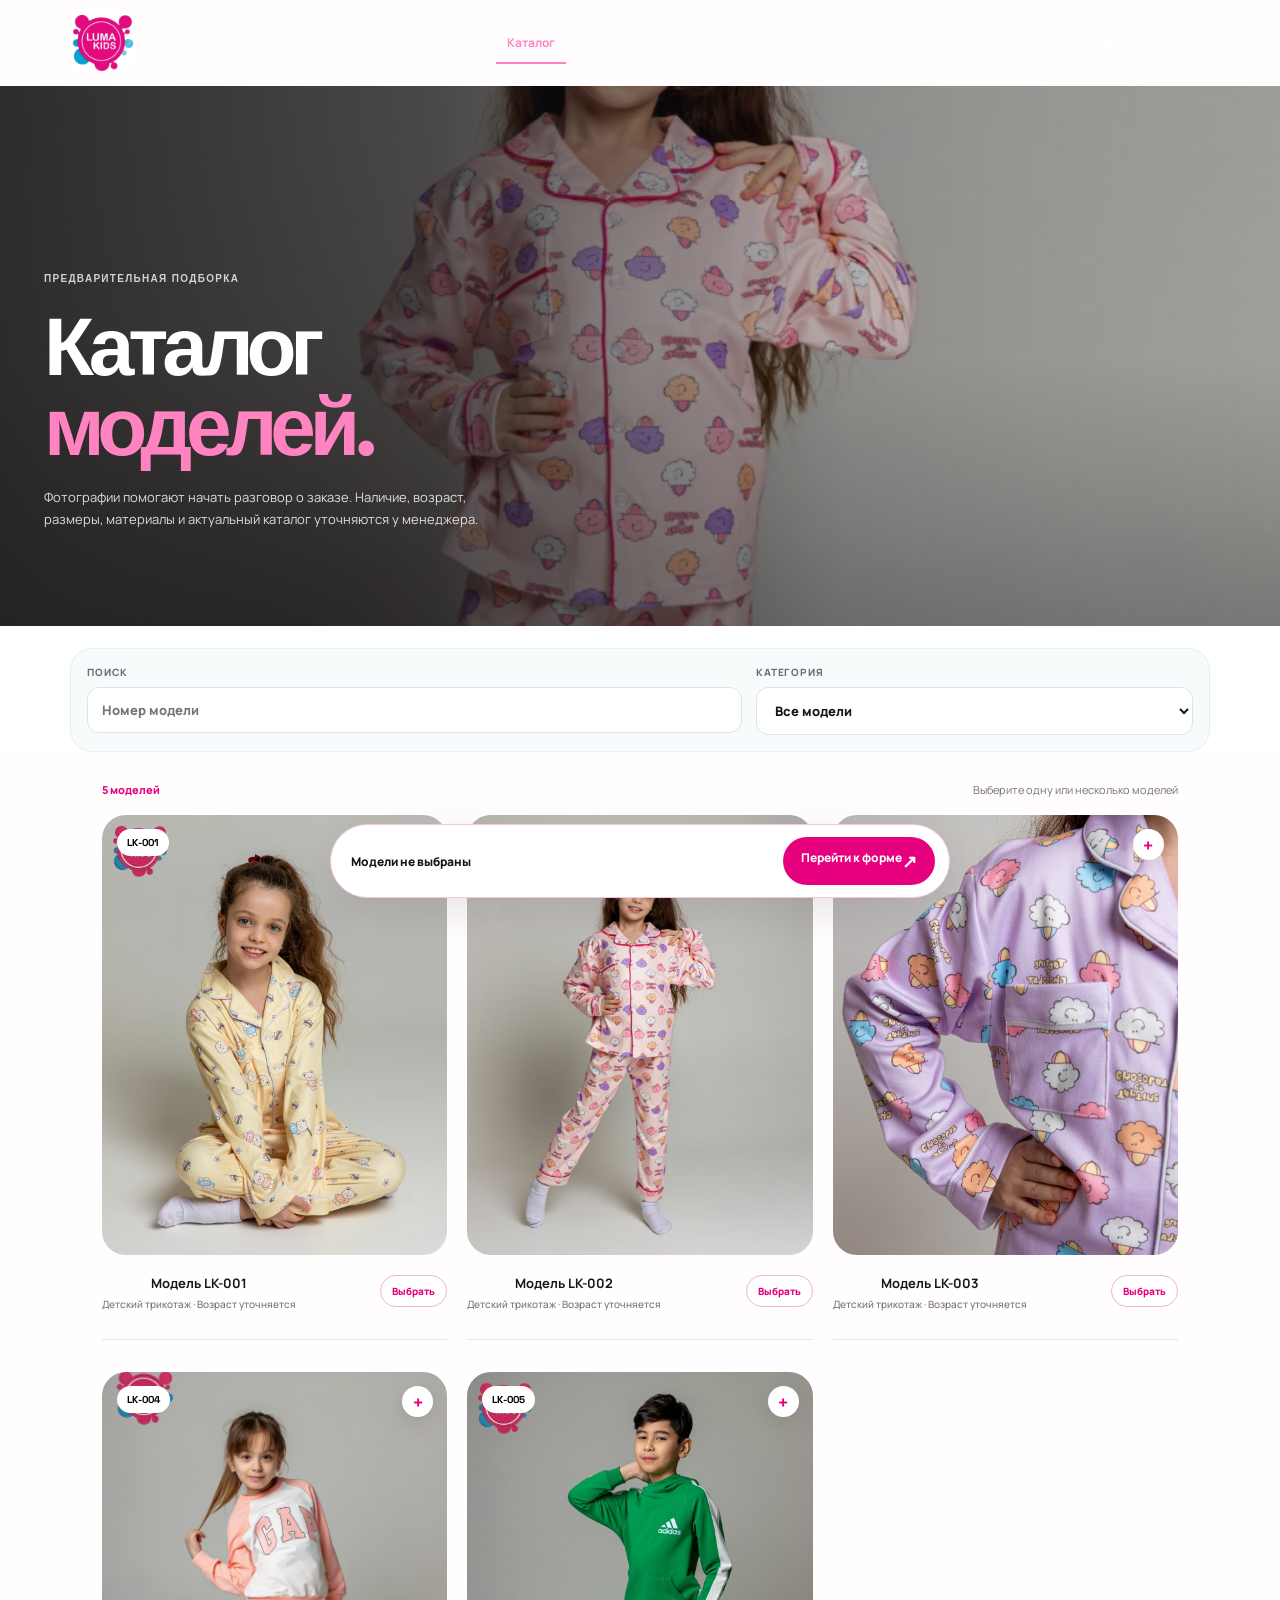
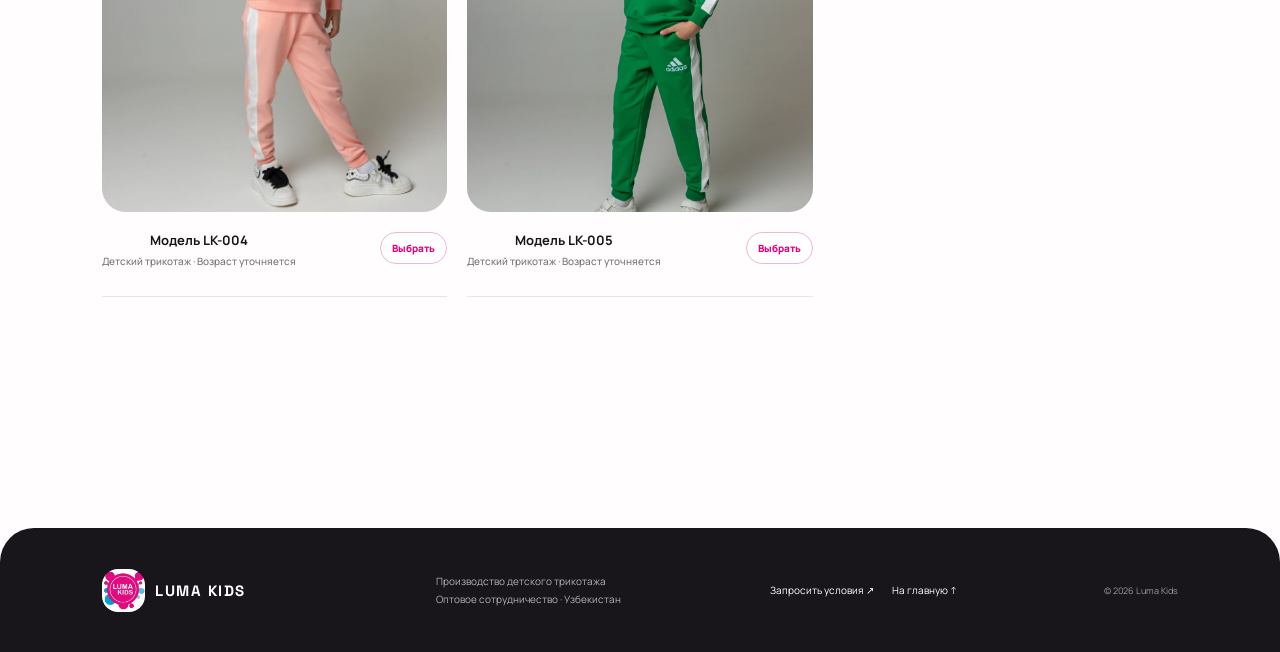
==== catalog.html @ 67473800 "commit" ====
<!doctype html>
<html lang="ru">
<head>
  <meta charset="utf-8"><meta name="viewport" content="width=device-width, initial-scale=1"><meta name="theme-color" content="#e6007e">
  <meta name="description" content="Предварительная подборка моделей Luma Kids. Запросите каталог, размеры, наличие и условия оптового производства."><title>Модели и запрос каталога — Luma Kids</title>
  <link rel="preconnect" href="https://fonts.googleapis.com"><link rel="preconnect" href="https://fonts.gstatic.com" crossorigin><link href="https://fonts.googleapis.com/css2?family=Manrope:wght@400;500;600;700;800&family=Space+Grotesk:wght@400;500;600;700&display=swap" rel="stylesheet"><link rel="stylesheet" href="./css/styles.css">
</head>
<body class="catalog-page">
  <div class="scroll-progress" aria-hidden="true"></div>
  <header class="masthead" id="top"><a class="brand" href="./index.html"><img src="./public/images/logo.JPG" alt="Luma Kids"></a><nav class="nav" id="nav"><a href="./index.html">Главная</a><a href="./catalog.html" aria-current="page">Каталог</a><a href="./index.html#studio">Производство</a><a href="./index.html#wholesale">Оптовикам</a></nav><a class="header-cta" href="./index.html#wholesale">Обсудить заказ</a><button class="menu-toggle" aria-label="Открыть меню" aria-expanded="false"><i></i><i></i></button></header>
  <main>
    <section class="catalog-hero" aria-labelledby="catalogHeading"><img class="catalog-hero-photo" src="./public/images/17872721088487035.jpg" alt="" aria-hidden="true" fetchpriority="high"><div class="catalog-hero-content"><div class="catalog-intro"><p class="eyebrow">ПРЕДВАРИТЕЛЬНАЯ ПОДБОРКА</p><h1 id="catalogHeading">Каталог<br><em>моделей.</em></h1><p>Фотографии помогают начать разговор о заказе. Наличие, возраст, размеры, материалы и актуальный каталог уточняются у менеджера.</p></div></div></section>
    <section class="catalog-filter-bar"><div class="catalog-tools" aria-label="Поиск и фильтры"><label class="search-field"><span>Поиск</span><input id="searchInput" type="search" placeholder="Номер модели" autocomplete="off"></label><label class="filter-field"><span>Категория</span><select id="categoryFilter"><option value="all">Все модели</option></select></label></div></section>
    <section class="catalog-results section"><div class="catalog-meta"><span id="catalogCount"></span><span>Выберите одну или несколько моделей</span></div><div class="product-grid" id="productGrid"></div><div class="empty-state" id="emptyState" hidden>По этим параметрам моделей не найдено.</div><div class="catalog-selection-bar" id="catalogSelectionBar"><span id="selectionCount">Модели не выбраны</span><a class="submit-btn" href="./index.html#wholesale">Перейти к форме <span>↗</span></a></div></section>
  </main>
  <footer class="footer"><a class="footer-brand" href="./index.html"><img src="./public/images/logo.JPG" alt=""> LUMA KIDS</a><p>Производство детского трикотажа<br>Оптовое сотрудничество · Узбекистан</p><div class="footer-links"><a href="./index.html#wholesale">Запросить условия ↗</a><a href="./index.html">На главную ↑</a></div><small>© <span id="year"></span> Luma Kids</small></footer>
  <dialog class="product-dialog" id="productDialog"><button class="dialog-close" type="button" aria-label="Закрыть">×</button><div id="dialogContent"></div></dialog>
  <script src="./js/app.js"></script>
</body>
</html>
---- css/styles.css ----
@import url('https://fonts.googleapis.com/css2?family=Manrope:wght@400;500;600;700;800&family=Space+Grotesk:wght@400;500;600;700&display=swap');
:root{--pink:#e6007e;--pink-soft:#ffe5f2;--blue:#13afd0;--blue-soft:#dff7fc;--ink:#17151a;--paper:#fffdfd;--muted:#77727a;--line:#e9e4e8;--display:'Space Grotesk',sans-serif;--body:'Manrope',sans-serif}
*{box-sizing:border-box}html{scroll-behavior:smooth;scroll-padding-top:90px}body{margin:0;background:var(--paper);color:var(--ink);font-family:var(--body);-webkit-font-smoothing:antialiased}a{color:inherit;text-decoration:none}img{display:block;width:100%;height:100%;object-fit:cover}button,input,select,textarea{font:inherit}.masthead{height:86px;padding:0 5.5%;display:flex;align-items:center;justify-content:space-between;border-bottom:1px solid var(--line);gap:26px;background:#fff;position:relative;z-index:10}.brand img{width:70px;height:70px;object-fit:contain}.masthead-note,.eyebrow,.overline,.hero-index,.collection-foot,.form-heading>span,.contact-note span{font:600 10px var(--display);letter-spacing:.13em}.masthead-note{color:var(--muted)}.nav{display:flex;gap:30px;font-size:12px;font-weight:700}.nav a:hover,.footer-links a:hover{color:var(--pink)}.header-cta{font-size:12px;font-weight:800;border-bottom:2px solid var(--pink);padding:12px 0}.header-cta span{color:var(--pink);margin-left:16px}.menu-toggle{display:none;background:none;border:0}.hero{min-height:660px;display:grid;grid-template-columns:.9fr 1.1fr;padding-left:8%;overflow:hidden;background:linear-gradient(110deg,#fff 0 52%,#fff3f9 52%)}.hero-copy{padding:76px 30px 36px 0;display:flex;flex-direction:column;justify-content:center;position:relative;z-index:1}.overline{color:var(--muted);display:flex;align-items:center;gap:10px}.overline span{width:8px;height:8px;background:var(--blue);border-radius:50%}.hero h1{font:700 clamp(54px,6.5vw,94px)/.94 var(--display);letter-spacing:-.085em;margin:35px 0 30px}.hero h1 em,.collection-heading h2 em,.studio-copy h2 em,.wholesale-intro h2 em{font-style:normal;color:var(--pink)}.pink-dot{color:var(--blue)}.hero-bottom{display:flex;align-items:center;gap:30px;max-width:400px}.hero-bottom p{font-size:14px;line-height:1.8;color:#66606a;margin:0}.round-link{width:48px;height:48px;flex:0 0 48px;border-radius:50%;background:var(--blue);color:white;display:grid;place-items:center;font-size:24px}.hero-index{margin-top:58px;display:flex;gap:15px;align-items:center;color:#969099}.hero-index b{font:700 24px var(--display);color:var(--pink)}.hero-visual{position:relative;min-height:660px;background:var(--pink-soft)}.hero-photo{position:absolute;overflow:hidden}.main-photo{inset:0 12% 0 10%;clip-path:polygon(10% 0,100% 0,100% 100%,0 100%,0 16%)}.main-photo img{object-position:center}.small-photo{width:34%;height:39%;right:0;bottom:8%;border:9px solid white;box-shadow:0 16px 45px #7e456222}.small-photo img{object-position:center}.blue-stamp{position:absolute;top:10%;left:0;width:122px;height:122px;border-radius:50%;background:var(--blue);color:white;display:flex;flex-direction:column;align-items:center;justify-content:center;transform:rotate(-12deg);box-shadow:0 10px 30px #0e9bb52b}.blue-stamp span{font:700 9px var(--display);letter-spacing:.1em;text-align:center}.blue-stamp b{font:700 25px var(--display);margin-top:4px}.vertical-note{position:absolute;right:4%;top:10%;writing-mode:vertical-rl;font:600 9px var(--display);letter-spacing:.2em;color:#9a7187}.ticker{overflow:hidden;background:var(--pink);color:white;padding:17px 0;white-space:nowrap}.ticker div{font:700 12px var(--display);letter-spacing:.18em;text-align:center}.ticker b{color:#8eeaff;margin:0 30px}.section{padding:115px 8%}.section-top{display:flex;justify-content:space-between;align-items:start}.eyebrow{color:var(--pink);margin:0}.section-aside{font-size:12px;line-height:1.7;color:var(--muted);margin:0}.collection-heading{display:flex;justify-content:space-between;align-items:end;margin:42px 0 45px}.collection-heading h2,.studio-copy h2,.wholesale-intro h2{font:700 clamp(48px,6vw,76px)/.98 var(--display);letter-spacing:-.08em;margin:0}.collection-heading>p{max-width:290px;font-size:13px;line-height:1.8;color:var(--muted);margin:0 8% 5px 20px}.product-grid{display:grid;grid-template-columns:repeat(3,1fr);gap:18px}.product-card{position:relative;min-width:0}.product-image{height:390px;background:#f5edf2;overflow:hidden;position:relative}.product-card:nth-child(3n+2) .product-image{background:var(--blue-soft)}.product-card:nth-child(3n) .product-image{background:var(--pink-soft)}.product-image img{transition:transform .7s cubic-bezier(.2,.7,.2,1)}.product-card:hover .product-image img{transform:scale(1.045)}.product-number{position:absolute;top:14px;left:15px;background:white;padding:7px 10px;font:700 10px var(--display)}.product-title{display:flex;justify-content:space-between;align-items:center;padding:15px 0;border-bottom:1px solid var(--line);font-size:13px;font-weight:700}.product-title span{color:var(--pink);font-size:18px}.collection-foot{display:flex;justify-content:space-between;align-items:center;color:#8c858d;margin-top:30px}.collection-foot a{color:var(--ink);border-bottom:1px solid var(--pink);padding-bottom:7px}.collection-foot b{color:var(--pink);margin-left:15px}.studio{display:grid;grid-template-columns:1.05fr .95fr;background:#f4faff;min-height:600px}.studio-image{position:relative;min-height:600px}.studio-image img{position:absolute;inset:0}.studio-image span{position:absolute;bottom:30px;left:32px;background:var(--blue);color:white;padding:12px 18px;font:700 10px var(--display);letter-spacing:.15em}.studio-copy{padding:95px 12% 70px 12%;display:flex;flex-direction:column;align-items:flex-start}.studio-copy h2{margin:38px 0 25px}.studio-text{font-size:13px;line-height:1.9;color:#6e6971;max-width:400px}.studio-points{width:100%;margin:26px 0 28px;border-top:1px solid #d8e7ec}.studio-points div{display:flex;gap:25px;padding:14px 0;border-bottom:1px solid #d8e7ec;font-size:12px;font-weight:700}.studio-points b{color:var(--blue);font:700 13px var(--display)}.text-link{font-size:12px;font-weight:800;border-bottom:2px solid var(--pink);padding-bottom:10px}.text-link span{color:var(--pink);margin-left:20px}.wholesale{display:grid;grid-template-columns:.8fr 1.2fr;gap:10%;background:#fff;padding-top:125px;padding-bottom:125px}.wholesale-intro h2{margin:40px 0 28px}.wholesale-intro>p:not(.eyebrow){font-size:13px;line-height:1.9;color:var(--muted);max-width:340px}.contact-note{margin-top:55px;padding-top:20px;border-top:1px solid var(--line);display:flex;flex-direction:column;gap:9px}.contact-note span{color:var(--pink)}.contact-note b{font-size:13px}.lead-form{background:#fff7fb;border:1px solid #f6d9e8;padding:42px 45px}.form-heading{display:flex;flex-direction:column;gap:12px;margin-bottom:30px}.form-heading>span{color:var(--pink)}.form-heading>b{font:700 28px/1.2 var(--display);letter-spacing:-.04em}.lead-form label{display:flex;flex-direction:column;gap:9px;font-size:11px;font-weight:800;margin-bottom:19px}.lead-form input,.lead-form select,.lead-form textarea{width:100%;border:0;border-bottom:1px solid #d9cbd3;background:transparent;padding:12px 0;color:var(--ink);outline:none;font-size:13px;border-radius:0}.lead-form input:focus,.lead-form select:focus,.lead-form textarea:focus{border-color:var(--pink)}.lead-form input::placeholder,.lead-form textarea::placeholder{color:#aaa1a8}.form-row{display:grid;grid-template-columns:1fr 1fr;gap:25px}.submit-btn{width:100%;border:0;background:var(--pink);color:white;padding:17px 20px;display:flex;justify-content:space-between;font-size:12px;font-weight:800;cursor:pointer;margin-top:5px;transition:background .2s}.submit-btn:hover{background:#bd0068}.submit-btn span{font-size:18px}.form-note{font-size:10px;color:#958b92;line-height:1.6}.form-result{padding:16px;background:var(--blue-soft);font-size:12px;line-height:1.6;margin-top:15px}.form-result a{font-weight:800;color:#087e98}.footer{padding:34px 8%;background:#19161b;color:white;display:grid;grid-template-columns:1fr 1fr 1fr auto;gap:25px;align-items:center}.footer-brand{display:flex;align-items:center;gap:10px;font:700 15px var(--display);letter-spacing:.1em}.footer-brand img{width:43px;height:43px;object-fit:contain;border-radius:50%}.footer>p{font-size:10px;line-height:1.8;color:#b6afb7}.footer-links{display:flex;gap:18px;font-size:10px}.footer small{font-size:9px;color:#9c959d}.menu-toggle{border:0;background:none}.menu-toggle i{display:block;width:24px;height:2px;background:var(--ink);margin:6px}
@media(max-width:900px){.masthead{padding:0 4%;height:76px}.masthead-note{display:none}.nav{gap:18px}.hero{padding-left:5%;grid-template-columns:.95fr 1.05fr;min-height:570px}.hero-visual{min-height:570px}.hero h1{font-size:clamp(48px,7vw,70px)}.section{padding:85px 5%}.product-image{height:320px}.studio-copy{padding:75px 8%}.wholesale{gap:5%}.lead-form{padding:32px}.footer{padding-inline:5%}}
@media(max-width:650px){.masthead{height:70px;padding:0 20px}.brand img{width:58px;height:58px}.header-cta{font-size:10px;margin-left:auto}.menu-toggle{display:block;padding:8px}.nav{display:none;position:absolute;top:70px;left:0;right:0;background:white;padding:22px;flex-direction:column;gap:20px;border-bottom:1px solid var(--line)}.nav.open{display:flex}.hero{display:flex;flex-direction:column;padding:42px 0 0;background:linear-gradient(180deg,#fff 0 48%,#fff3f9 48%);min-height:0}.hero-copy{padding:0 23px 30px}.hero h1{font-size:clamp(55px,15vw,78px);margin:28px 0 22px}.hero-bottom p{font-size:12px}.hero-index{margin-top:35px}.hero-visual{width:100%;min-height:430px}.main-photo{inset:0 13% 0 8%}.small-photo{height:37%;width:37%;border-width:6px}.blue-stamp{width:92px;height:92px;top:7%;left:3%}.blue-stamp span{font-size:7px}.blue-stamp b{font-size:20px}.ticker{padding:14px 0}.ticker div{font-size:10px}.section{padding:72px 22px}.section-top{gap:20px}.section-aside{font-size:10px}.collection-heading{display:block;margin:30px 0}.collection-heading h2,.studio-copy h2,.wholesale-intro h2{font-size:55px}.collection-heading>p{margin:18px 0 0}.product-grid{grid-template-columns:1fr 1fr;gap:22px 12px}.product-image{height:260px}.product-title{font-size:11px}.studio{grid-template-columns:1fr}.studio-image{min-height:390px}.studio-copy{padding:60px 24px}.wholesale{grid-template-columns:1fr;gap:40px;padding-top:75px;padding-bottom:75px}.wholesale-intro h2{margin:28px 0 20px}.contact-note{margin-top:30px}.lead-form{padding:28px 22px}.form-row{grid-template-columns:1fr;gap:0}.footer{grid-template-columns:1fr 1fr;padding:28px 22px;gap:18px}.footer-links{flex-direction:column;gap:10px}.footer small{justify-self:end;align-self:end}}
@media(max-width:390px){.header-cta{display:none}.product-image{height:220px}.section-aside{max-width:140px}.footer{grid-template-columns:1fr}.footer small{justify-self:start}}


/* Luma Kids polish: softer shapes, motion and tactile interactions */
:root {
  --radius-sm: 14px;
  --radius-md: 22px;
  --radius-lg: 34px;
  --ease-out: cubic-bezier(.2,.75,.25,1);
}
html { scroll-behavior: smooth; }
body { overflow-x: hidden; }
.scroll-progress {
  position: fixed; inset: 0 auto auto 0; height: 3px; width: 0;
  background: linear-gradient(90deg, var(--pink), var(--blue));
  z-index: 1000; pointer-events: none;
}
.brand img, .footer-brand img { border-radius: 16px; }
.header-cta { border-radius: 999px; padding: 13px 19px; border: 1px solid #f3c6dc; transition: .3s var(--ease-out); }
.header-cta:hover { color: white; background: var(--pink); border-color: var(--pink); transform: translateY(-3px); box-shadow: 0 10px 24px #e6007e25; }
.hero-visual { border-radius: 0 0 0 46px; overflow: hidden; }
.main-photo { border-radius: 36px 0 0 36px; overflow: hidden; clip-path: none; }
.small-photo { border-radius: 26px; }
.blue-stamp { border: 7px solid rgba(255,255,255,.75); }
.round-link { transition: transform .35s var(--ease-out), box-shadow .35s; }
.round-link:hover { transform: translateY(-5px) rotate(-12deg); box-shadow: 0 12px 24px #13afd044; }
.ticker { border-radius: 0 0 26px 26px; }
.product-image { border-radius: 24px; overflow: hidden; }
.product-card { transition: transform .4s var(--ease-out); }
.product-card:hover { transform: translateY(-8px); }
.product-number { border-radius: 999px; }
.product-title { transition: color .25s; }
.product-card:hover .product-title { color: var(--pink); }
.product-title span { display: inline-grid; place-items: center; width: 34px; height: 34px; border-radius: 50%; background: var(--pink-soft); transition: transform .3s, background .3s, color .3s; }
.product-card:hover .product-title span { transform: rotate(45deg); background: var(--pink); color: white; }
.studio { border-radius: 38px; overflow: hidden; margin: 0 3%; }
.studio-image { overflow: hidden; }
.studio-image img { transition: transform .9s var(--ease-out); }
.studio:hover .studio-image img { transform: scale(1.035); }
.studio-image span { border-radius: 999px; }
.text-link { transition: color .25s, padding .25s; }
.text-link:hover { color: var(--pink); padding-left: 7px; }
.lead-form { border-radius: 30px; box-shadow: 0 20px 70px #e6007e0b; transition: box-shadow .35s, transform .35s; }
.lead-form:focus-within { box-shadow: 0 24px 70px #e6007e17; transform: translateY(-3px); }
.lead-form input, .lead-form select, .lead-form textarea { transition: border-color .25s, padding .25s; }
.lead-form input:focus, .lead-form select:focus, .lead-form textarea:focus { padding-left: 9px; }
.submit-btn { border-radius: 999px; padding: 18px 23px; transition: transform .3s var(--ease-out), box-shadow .3s, background .25s; }
.submit-btn:hover { transform: translateY(-3px); box-shadow: 0 13px 28px #e6007e35; }
.submit-btn:active { transform: scale(.985); }
.form-result { border-radius: 18px; }
.copy-request { border: 0; background: var(--blue); color: white; border-radius: 999px; padding: 10px 15px; cursor: pointer; }
.footer { border-radius: 34px 34px 0 0; }
.footer-links a { transition: transform .25s, color .25s; }
.footer-links a:hover { transform: translateY(-2px); }
a, button, select { -webkit-tap-highlight-color: transparent; }
a:focus-visible, button:focus-visible, input:focus-visible, select:focus-visible, textarea:focus-visible { outline: 3px solid #13afd066; outline-offset: 3px; }
.reveal { opacity: 0; transform: translateY(24px); transition: opacity .75s var(--ease-out), transform .75s var(--ease-out); }
.reveal.is-visible { opacity: 1; transform: translateY(0); }
@media (prefers-reduced-motion: reduce) {
  *, *::before, *::after { scroll-behavior: auto !important; animation-duration: .01ms !important; transition-duration: .01ms !important; }
  .reveal { opacity: 1; transform: none; }
}
@media(max-width:650px) {
  .hero-visual { border-radius: 0 0 0 28px; }
  .main-photo { border-radius: 24px 0 0 24px; }
  .product-image { border-radius: 19px; }
  .studio { margin: 0 12px; border-radius: 26px; }
  .lead-form { border-radius: 23px; }
  .footer { border-radius: 25px 25px 0 0; }
}


/* Fixed navigation and continuous newsroom-style ticker */
html { scroll-padding-top: 104px; }
body { padding-top: 86px; }
.masthead {
  position: fixed;
  top: 0; left: 0; right: 0;
  width: 100%;
  z-index: 100;
  background: rgba(255,255,255,.94);
  -webkit-backdrop-filter: blur(16px);
  backdrop-filter: blur(16px);
  box-shadow: 0 8px 28px rgba(30,18,28,.045);
  transition: height .25s ease, box-shadow .25s ease;
}
.masthead.is-scrolled {
  height: 72px;
  box-shadow: 0 10px 30px rgba(30,18,28,.09);
}
.ticker {
  overflow: hidden;
  position: relative;
  white-space: nowrap;
  border-radius: 0 0 26px 26px;
}
.ticker-track {
  display: flex;
  width: max-content;
  will-change: transform;
  animation: ticker-marquee 28s linear infinite;
  animation-duration: var(--ticker-duration, 28s);
  animation-name: ticker-marquee;
}
.ticker-group {
  flex: 0 0 auto;
  white-space: nowrap;
  padding: 0;
  font: 700 12px var(--display);
  letter-spacing: .18em;
}
.ticker-group b { color: #8eeaff; margin: 0 30px; }
@keyframes ticker-marquee {
  from { transform: translateX(0); }
  to { transform: translateX(var(--ticker-shift, -50%)); }
}
@media (max-width:650px) {
  body { padding-top: 70px; }
  html { scroll-padding-top: 84px; }
  .masthead { height: 70px; }
  .masthead.is-scrolled { height: 64px; }
  .ticker { border-radius: 0 0 20px 20px; }
  .ticker-track { animation-duration: var(--ticker-duration, 22s); }
  .ticker-group { font-size: 10px; }
}
@media (prefers-reduced-motion: reduce) {
  .ticker-track { animation: none; }
}

/* Catalog, model selection and request preview */
.catalog-tools { display:grid; grid-template-columns:1.5fr 1fr 1fr; gap:14px; margin:0 0 20px; padding:18px; background:#f7fbfc; border:1px solid #e2f0f3; border-radius:22px; }
.catalog-tools label { display:flex; flex-direction:column; gap:8px; font-size:10px; font-weight:800; letter-spacing:.08em; text-transform:uppercase; color:#726b74; }
.catalog-tools input,.catalog-tools select { width:100%; padding:13px 14px; border:1px solid #dbe5e8; border-radius:12px; background:#fff; color:var(--ink); outline:none; font-size:13px; text-transform:none; letter-spacing:0; }
.catalog-tools input:focus,.catalog-tools select:focus { border-color:var(--blue); box-shadow:0 0 0 3px #13afd01f; }
.catalog-meta { display:flex; justify-content:space-between; margin:0 0 18px; color:var(--muted); font-size:11px; }
.catalog-meta span:first-child { color:var(--pink); font-weight:800; }
.product-image { width:100%; border:0; padding:0; cursor:pointer; }
.product-image .selected-mark { position:absolute; right:14px; top:14px; display:grid; place-items:center; width:31px; height:31px; border-radius:50%; background:#fff; color:var(--pink); font-size:18px; font-weight:800; box-shadow:0 6px 18px #3212261a; }
.product-card.is-selected .product-image { outline:3px solid var(--pink); outline-offset:3px; }
.product-title { align-items:flex-start; gap:10px; }
.product-title > span { display:flex; flex-direction:column; gap:5px; min-width:0; }
.product-title b { font-size:13px; }
.product-title small { color:var(--muted); font-size:10px; font-weight:500; }
.select-btn { border:1px solid #efb7d3; background:#fff; border-radius:999px; padding:8px 11px; color:var(--pink); cursor:pointer; font-size:10px; font-weight:800; white-space:nowrap; }
.product-card.is-selected .select-btn { background:var(--pink); color:#fff; }
.empty-state { padding:55px 20px; border:1px dashed #e6c8d8; border-radius:20px; text-align:center; color:var(--muted); font-size:13px; }
.selected-models { margin:0 0 24px; padding:14px; border:1px dashed #d8c6cf; border-radius:16px; background:#fff; }
.selected-models p { margin:0; color:#968c94; font-size:11px; line-height:1.6; }
.selected-model { display:flex; justify-content:space-between; align-items:center; gap:10px; padding:8px 0; border-bottom:1px solid var(--line); font-size:12px; font-weight:700; }
.selected-model:last-child { border-bottom:0; padding-bottom:0; }
.selected-model small { color:var(--pink); font:700 10px var(--display); margin-left:5px; }
.selected-model button { width:24px; height:24px; border:0; border-radius:50%; background:var(--pink-soft); color:var(--pink); cursor:pointer; font-size:18px; line-height:1; }
.contact-note a { color:var(--pink); font-size:12px; font-weight:800; }
.product-dialog { width:min(920px,calc(100% - 32px)); padding:0; border:0; border-radius:28px; overflow:hidden; background:#fff; box-shadow:0 28px 100px #1b101c35; }
.product-dialog::backdrop { background:#21152299; backdrop-filter:blur(4px); }
.dialog-close { position:absolute; z-index:2; right:16px; top:14px; width:38px; height:38px; border:0; border-radius:50%; background:#fff; color:var(--ink); cursor:pointer; font-size:27px; line-height:1; box-shadow:0 4px 15px #24142418; }
.dialog-product { display:grid; grid-template-columns:1fr 1fr; min-height:500px; }
.dialog-product > img { min-height:500px; object-fit:cover; }
.dialog-copy { display:flex; flex-direction:column; align-items:flex-start; padding:54px 46px 42px; }
.dialog-copy h2 { margin:22px 0 14px; font:700 clamp(32px,4vw,52px)/.98 var(--display); letter-spacing:-.06em; }
.dialog-copy > p { color:var(--muted); font-size:13px; line-height:1.7; }
.dialog-copy dl { width:100%; margin:20px 0 30px; }
.dialog-copy dl div { display:flex; justify-content:space-between; gap:20px; padding:13px 0; border-top:1px solid var(--line); font-size:11px; }
.dialog-copy dt { color:var(--muted); }.dialog-copy dd { margin:0; text-align:right; font-weight:800; }
.dialog-select { margin-top:auto; }
@media(max-width:650px) { .catalog-tools { grid-template-columns:1fr; padding:14px; gap:11px; }.catalog-meta { font-size:10px; gap:12px; }.product-title { display:block; }.product-title > span { margin-bottom:10px; }.select-btn { width:100%; }.dialog-product { grid-template-columns:1fr; }.dialog-product > img { min-height:320px; max-height:420px; }.dialog-copy { padding:34px 24px 28px; }.dialog-copy h2 { font-size:39px; }.dialog-select { width:100%; }.product-dialog { border-radius:22px; } }

/* Dedicated catalog page and balanced product cards */
.catalog-page main { background:#fffdfd; }
.catalog-hero { display:grid; grid-template-columns:minmax(280px,.8fr) minmax(420px,1.2fr); align-items:end; gap:7%; padding-top:62px; padding-bottom:46px; background:linear-gradient(120deg,#fff 0 62%,#fff3f9 62%); }
.catalog-intro h1 { margin:22px 0 14px; font:700 clamp(48px,6vw,78px)/.94 var(--display); letter-spacing:-.08em; }
.catalog-intro h1 em { color:var(--pink); font-style:normal; }
.catalog-intro > p:last-child { max-width:390px; margin:0; color:var(--muted); font-size:13px; line-height:1.7; }
.catalog-hero .catalog-tools { margin:0; align-self:end; }
.catalog-results { padding-top:34px; }
.catalog-results .product-grid { grid-template-columns:repeat(3,minmax(0,1fr)); gap:32px 20px; }
.catalog-results .product-image { height:440px; }
.catalog-results .product-title { min-height:80px; }
.catalog-results .product-title b { line-height:1.35; }
.catalog-results .product-title small { line-height:1.35; }
.product-card:nth-child(1) .product-image img { object-position:50% 42%; }
.product-card:nth-child(2) .product-image img { object-position:50% 44%; }
.product-card:nth-child(3) .product-image img { object-position:50% 42%; }
.product-card:nth-child(4) .product-image img { object-position:50% 58%; }
.product-card:nth-child(5) .product-image img { object-position:50% 45%; }
.product-card:nth-child(6) .product-image img { object-position:50% 48%; }
.product-title > span { width:auto; height:auto; border-radius:0; background:transparent; color:inherit; transition:none; }
.product-card:hover .product-title > span { transform:none; background:transparent; color:inherit; }
.catalog-selection-bar { position:sticky; bottom:18px; z-index:5; display:flex; justify-content:space-between; align-items:center; gap:22px; max-width:620px; margin:42px auto 0; padding:12px 14px 12px 20px; border:1px solid #f0c7dc; border-radius:999px; background:#fff; box-shadow:0 14px 38px #3010231a; font-size:12px; font-weight:800; }
.catalog-selection-bar .submit-btn { width:auto; margin:0; padding:12px 18px; text-decoration:none; }
.featured-grid .product-image { height:360px; }
.featured-grid .product-title { min-height:70px; }
@media(max-width:900px) { .catalog-hero { grid-template-columns:1fr; gap:30px; padding-top:48px; }.catalog-intro > p:last-child { max-width:560px; }.catalog-results .product-image { height:350px; } }
@media(max-width:650px) { .catalog-hero { padding-top:36px; padding-bottom:28px; background:linear-gradient(180deg,#fff 0 72%,#fff3f9 72%); }.catalog-intro h1 { font-size:54px; }.catalog-hero .catalog-tools { margin-top:3px; }.catalog-results { padding-top:30px; }.catalog-results .product-grid { grid-template-columns:repeat(2,minmax(0,1fr)); gap:26px 12px; }.catalog-results .product-image { height:270px; }.catalog-results .product-title { min-height:140px; }.catalog-results .product-title b { display:block; font-size:12px; }.catalog-results .product-title small { display:block; font-size:10px; }.catalog-selection-bar { align-items:stretch; flex-direction:column; gap:10px; bottom:10px; border-radius:20px; padding:13px; }.catalog-selection-bar .submit-btn { width:100%; justify-content:space-between; }.featured-grid .product-image { height:260px; } }
/* Keep the current page visible in the main navigation. */
.nav a[aria-current="page"]{color:var(--pink);position:relative}
.nav a[aria-current="page"]::after{content:"";position:absolute;left:0;right:0;bottom:-8px;height:2px;background:var(--pink)}
.main-photo .hero-video{position:absolute;inset:0;z-index:1;width:100%;height:100%;object-fit:cover;object-position:center;}

/* Refined home hero: clean split layout and a single clear video focus. */
.hero{min-height:0;grid-template-columns:minmax(0,.92fr) minmax(0,1.08fr);align-items:center;gap:clamp(36px,5vw,78px);padding:clamp(48px,6vw,86px) 6.5%;background:linear-gradient(115deg,#fff 0%,#fff 54%,#fff5fa 54%,#fff5fa 100%)}
.hero-copy{padding:20px 0;max-width:590px}
.hero .overline{font-size:10px;letter-spacing:.11em;line-height:1.6}
.hero h1{margin:26px 0 22px;font-size:clamp(54px,5.4vw,78px);line-height:.98;letter-spacing:-.075em}
.hero h1 em{font-style:normal;color:var(--pink)}
.hero-bottom{max-width:430px}
.hero-bottom p{font-size:14px;line-height:1.85;color:#68616a}
.hero-actions{display:flex;align-items:center;gap:24px;margin-top:30px}
.hero-primary{display:inline-flex;align-items:center;gap:30px;padding:16px 20px;background:var(--pink);color:#fff;font-size:12px;font-weight:800;transition:background .2s,transform .2s}
.hero-primary:hover{background:#bd0068;transform:translateY(-2px)}
.hero-primary span{font-size:17px}
.hero-secondary{font-size:12px;font-weight:800;border-bottom:1px solid #c9c0c7;padding:0 0 7px;transition:color .2s,border-color .2s}
.hero-secondary:hover{color:var(--pink);border-color:var(--pink)}
.hero-details{display:flex;align-items:center;gap:13px;margin-top:38px;color:#807981;font:700 9px var(--display);letter-spacing:.1em}
.hero-details i{width:4px;height:4px;border-radius:50%;background:var(--blue)}
.hero-visual{min-height:0;height:clamp(400px,42vw,590px);background:transparent}
.hero-photo.main-photo{inset:0;clip-path:none;border-radius:6px 90px 6px 6px;background:#f4eaf0;box-shadow:0 28px 70px #3d263015}
.main-photo img{object-position:center}
.main-photo .hero-video{z-index:1}
.main-photo .hero-video{filter:brightness(1.1) saturate(.98)}
.main-photo::after{content:"";position:absolute;inset:58% 0 0;z-index:2;pointer-events:none;background:linear-gradient(180deg,transparent,rgba(20,16,20,.3))}
.hero-video-caption{position:absolute;z-index:3;left:22px;bottom:22px;color:#fff;font:700 9px var(--display);letter-spacing:.14em}
.hero-audience{display:block;white-space:nowrap;font-size:.58em;line-height:1.25;letter-spacing:-.045em;color:var(--ink)}
.hero-photo.main-photo{border-radius:22px;}
.process-strip{display:flex;justify-content:center;align-items:center;gap:clamp(12px,2.2vw,34px);padding:23px 6.5%;background:#fff;border-bottom:1px solid var(--line);color:#5e5961;font-size:11px;font-weight:700}
.process-strip i{width:4px;height:4px;flex:0 0 4px;border-radius:50%;background:var(--pink)}
.trust-strip{display:grid;grid-template-columns:repeat(4,minmax(0,1fr));padding:28px 6.5% 32px;background:#faf8fa;border-bottom:1px solid var(--line)}
.trust-strip>div{display:flex;flex-direction:column;gap:6px;min-height:54px;padding:2px 22px;border-right:1px solid var(--line)}
.trust-strip>div:first-child{padding-left:0}.trust-strip>div:last-child{border-right:0}
.trust-strip strong{font:700 17px var(--display);letter-spacing:-.03em;color:var(--ink)}
.trust-strip span{font-size:10px;line-height:1.5;color:var(--muted)}
@media(max-width:900px){.hero{grid-template-columns:minmax(0,.95fr) minmax(0,1.05fr);gap:28px;padding-inline:5%}.hero h1{font-size:clamp(48px,6vw,64px)}.hero-visual{height:clamp(370px,53vw,500px)}.hero-details{font-size:8px;gap:9px}}
@media(max-width:650px){.hero{display:flex;flex-direction:column;align-items:stretch;gap:30px;padding:42px 22px 34px;background:linear-gradient(180deg,#fff 0%,#fff 58%,#fff5fa 58%,#fff5fa 100%)}.hero-copy{padding:0;max-width:none}.hero .overline{font-size:9px}.hero h1{font-size:clamp(49px,12vw,68px);margin:24px 0 18px;line-height:.98}.hero-audience{font-size:.52em}.hero-bottom{max-width:500px}.hero-bottom p{font-size:13px}.hero-actions{margin-top:23px;gap:18px;flex-wrap:wrap}.hero-primary{padding:15px 17px}.hero-visual{width:100%;height:auto;aspect-ratio:1.22;min-height:0}.hero-photo.main-photo{inset:0;border-radius:18px}.hero-video-caption{left:16px;bottom:16px;font-size:8px}.process-strip{justify-content:flex-start;flex-wrap:wrap;gap:10px 12px;padding:19px 22px;font-size:10px}.process-strip i{width:3px;height:3px;flex-basis:3px}.trust-strip{grid-template-columns:repeat(2,minmax(0,1fr));padding:20px 22px}.trust-strip>div{padding:12px 14px;border-right:0;border-bottom:1px solid var(--line)}.trust-strip>div:nth-child(odd){padding-left:0;border-right:1px solid var(--line)}.trust-strip>div:nth-child(even){padding-right:0}.trust-strip>div:nth-child(n+3){border-bottom:0}.trust-strip>div:last-child{border-right:0}}
@media(prefers-reduced-motion:reduce){.hero-primary,.hero-secondary{transition:none}.hero-primary:hover{transform:none}}

/* Minimal B2B header and hero. */
.masthead{height:80px;padding-inline:clamp(22px,5.5vw,84px);gap:clamp(18px,2.5vw,36px)}
.brand img{width:64px;height:64px}
.nav{gap:clamp(16px,2vw,30px);font-size:12px;white-space:nowrap}
.header-cta{display:inline-flex;align-items:center;justify-content:center;white-space:nowrap;border:1px solid #edd6e2;border-radius:999px;padding:12px 18px;transition:background .2s,border-color .2s,color .2s}
.header-cta:hover{background:#fff5fa;border-color:#e8b5ce;color:var(--pink)}
.nav a[aria-current="page"]::after{bottom:-7px}
.hero{min-height:0;grid-template-columns:minmax(0,.94fr) minmax(0,1.06fr);align-items:center;gap:clamp(34px,5vw,76px);padding:clamp(56px,7vw,100px) clamp(24px,6.5vw,100px);background:#fff}
.hero-copy{max-width:650px;padding:0}
.hero .overline{display:block;margin:0 0 24px;color:#77727a;font:600 10px/1.6 var(--display);letter-spacing:.12em}
.hero h1{max-width:100%;margin:0 0 22px;font-size:clamp(50px,4vw,72px);line-height:1.02;letter-spacing:-.075em}
.hero h1 em{font-style:normal;color:var(--pink)}
.hero h1 .hero-partner-line{font-size:.74em;letter-spacing:-.055em;white-space:nowrap}
.hero-bottom{max-width:460px}
.hero-bottom p{margin:0;color:#68616a;font-size:14px;line-height:1.8}
.hero-actions{display:flex;align-items:center;gap:24px;margin-top:30px}
.hero-primary{min-height:48px;padding:15px 20px;background:var(--pink);color:#fff;font-size:12px;font-weight:800;transition:background .2s,transform .2s}
.hero-primary span{display:none}
.hero-primary:hover{background:#bd0068;transform:translateY(-1px)}
.hero-secondary{padding:0 0 6px;border-bottom:1px solid #d7cbd2;font-size:12px;font-weight:700;transition:color .2s,border-color .2s}
.hero-visual{width:100%;height:auto;min-height:0;aspect-ratio:1.32;background:#f4eaf0}
.hero-photo.main-photo{inset:0;overflow:hidden;border-radius:18px;clip-path:none;background:#f4eaf0;box-shadow:none}
.main-photo img{position:absolute;inset:0;object-position:center}
.main-photo .hero-video{filter:none}
.main-photo::after,.hero-video-caption{display:none}
@media(max-width:1100px){.hero{grid-template-columns:minmax(0,.95fr) minmax(0,1.05fr);gap:30px;padding-inline:5%}.hero h1{font-size:clamp(46px,4.6vw,58px)}.hero h1 .hero-partner-line{font-size:.7em}}
@media(max-width:900px){.masthead{padding-inline:4%;gap:18px}.nav{gap:17px;font-size:11px}.header-cta{padding:11px 14px;font-size:11px}.hero{display:flex;flex-direction:column;align-items:stretch;gap:34px;padding:52px 5% 48px}.hero-copy{max-width:760px}.hero h1{font-size:clamp(50px,7vw,70px)}.hero h1 .hero-partner-line{font-size:.72em}.hero-visual{aspect-ratio:1.55;max-height:520px}}
@media(max-width:650px){.masthead{height:70px;padding-inline:18px;gap:12px}.brand img{width:56px;height:56px}.header-cta{display:inline-flex;margin-left:auto;padding:10px 12px;font-size:10px}.menu-toggle{flex:0 0 38px}.nav{top:70px}.hero{gap:26px;padding:40px 22px 34px}.hero .overline{max-width:310px;margin-bottom:20px;font-size:9px}.hero h1{margin-bottom:18px;font-size:clamp(42px,10.8vw,58px);line-height:1.04;letter-spacing:-.07em}.hero h1 .hero-partner-line{font-size:.76em;white-space:normal;letter-spacing:-.05em}.hero-bottom{max-width:520px}.hero-bottom p{font-size:13px;line-height:1.75}.hero-actions{gap:18px;margin-top:23px;flex-wrap:wrap}.hero-primary{min-height:44px;padding:14px 17px}.hero-visual{width:100%;aspect-ratio:1.25;max-height:none}.hero-photo.main-photo{border-radius:14px}}
@media(max-width:360px){.masthead{padding-inline:14px;gap:8px}.header-cta{padding:9px 10px;font-size:9px}.menu-toggle{padding:6px}.hero{padding-inline:18px}.hero .overline{font-size:8px}}
@media(prefers-reduced-motion:reduce){.header-cta,.hero-primary,.hero-secondary{transition:none}.hero-primary:hover{transform:none}}

/* Full-screen manufacturing hero and transparent-to-glass home header. */
body.home-page{padding-top:0}
.home-page .masthead{position:fixed;inset:0 0 auto;height:86px;padding-inline:clamp(22px,5.5vw,84px);background:transparent;border-bottom:1px solid transparent;box-shadow:none;color:#fff;transition:height .25s ease,background .25s ease,border-color .25s ease,box-shadow .25s ease,backdrop-filter .25s ease}
.home-page .masthead .nav a{color:rgba(255,255,255,.92)}
.home-page .masthead .nav a[aria-current="page"]{color:#ff75bb}
.home-page .masthead .nav a[aria-current="page"]::after{background:currentColor}
.home-page .masthead .header-cta{color:#fff;border-color:rgba(255,255,255,.58);background:rgba(255,255,255,.06)}
.home-page .masthead .header-cta:hover{color:#fff;background:rgba(255,255,255,.16);border-color:rgba(255,255,255,.82)}
.home-page .masthead.is-scrolled{height:76px;background:rgba(255,255,255,.78);border-bottom-color:rgba(255,255,255,.45);box-shadow:0 8px 28px rgba(15,12,16,.08);-webkit-backdrop-filter:blur(16px);backdrop-filter:blur(16px);color:var(--ink)}
.home-page .masthead.is-scrolled .nav a{color:var(--ink)}
.home-page .masthead.is-scrolled .nav a[aria-current="page"]{color:var(--pink)}
.home-page .masthead.is-scrolled .header-cta{color:var(--ink);border-color:#ead3df;background:rgba(255,255,255,.5)}
.home-page .hero-fullscreen{position:relative;display:flex;align-items:stretch;width:100%;height:100svh;min-height:680px;padding:0;overflow:hidden;background:#17151a;color:#fff}
.home-page .hero-video-poster,.home-page .hero-background-video,.home-page .hero-video{position:absolute;inset:0;width:100%;height:100%;object-fit:cover;object-position:center}
.home-page .hero-video-poster{z-index:0;object-position:center 55%}
.home-page .hero-video{z-index:1;opacity:0;filter:none;transition:opacity .45s ease}
.home-page .hero-video.is-playing{opacity:1}
.home-page .hero-scrim{position:absolute;inset:0;z-index:2;pointer-events:none;background:linear-gradient(90deg,rgba(14,13,15,.78) 0%,rgba(14,13,15,.58) 37%,rgba(14,13,15,.15) 74%,rgba(14,13,15,.08) 100%),linear-gradient(0deg,rgba(14,13,15,.38) 0%,transparent 34%)}
.home-page .hero-content{position:relative;z-index:3;display:flex;align-items:center;width:100%;min-height:100svh;padding:120px clamp(24px,6.5vw,100px) 176px}
.home-page .hero-copy{max-width:760px;padding:0;color:#fff}
.home-page .hero .overline{display:block;margin:0 0 24px;color:rgba(255,255,255,.78);font:600 10px/1.6 var(--display);letter-spacing:.12em}
.home-page .hero h1{max-width:760px;margin:0 0 22px;font-size:clamp(54px,6.2vw,88px);line-height:.99;letter-spacing:-.075em;color:#fff}
.home-page .hero h1 em{font-style:normal;color:#ff83c1}
.home-page .hero h1>span{font-size:.76em;letter-spacing:-.055em;white-space:nowrap}
.home-page .hero-description{max-width:460px;margin:0;color:rgba(255,255,255,.86);font-size:14px;line-height:1.8}
.home-page .hero-actions{display:flex;align-items:center;gap:24px;margin-top:30px}
.home-page .hero-primary{display:inline-flex;align-items:center;min-height:48px;padding:15px 20px;border:1px solid var(--pink);background:var(--pink);color:#fff;font-size:12px;font-weight:800;transition:background .2s,border-color .2s}
.home-page .hero-primary:hover{transform:none;background:#bd0068;border-color:#bd0068}
.home-page .hero-secondary{padding:0 0 6px;border-bottom:1px solid rgba(255,255,255,.66);color:#fff;font-size:12px;font-weight:700}
.home-page .hero-secondary:hover{color:#ffb3d8;border-color:#ffb3d8}
.home-page .hero-catalog-preview{position:absolute;right:clamp(24px,6.5vw,100px);bottom:30px;width:min(390px,37vw);color:#fff}
.home-page .hero-preview-heading{display:flex;justify-content:space-between;align-items:center;gap:16px;margin-bottom:10px;font-size:10px;font-weight:700;letter-spacing:.04em}
.home-page .hero-preview-heading a{color:rgba(255,255,255,.86);white-space:nowrap}
.home-page .hero-preview-heading a:hover{color:#fff}
.home-page .hero-preview-heading a span{margin-left:5px}
.home-page .hero-preview-images{display:grid;grid-template-columns:repeat(3,minmax(0,1fr));gap:9px}
.home-page .hero-preview-images a{display:block;overflow:hidden;aspect-ratio:.9;background:#e8e2e5;border:1px solid rgba(255,255,255,.42);border-radius:3px}
.home-page .hero-preview-images img{width:100%;height:100%;object-fit:cover;object-position:center 62%;transition:transform .3s ease}
.home-page .hero-preview-images a:hover img{transform:scale(1.04)}
@media(max-width:1100px){.home-page .hero h1{font-size:clamp(52px,6.4vw,72px)}.home-page .hero h1>span{font-size:.72em}.home-page .hero-catalog-preview{width:min(350px,38vw)}}
@media(max-width:900px){.home-page .hero-fullscreen{height:auto;min-height:100svh}.home-page .hero-content{min-height:100svh;padding:124px 5% 168px}.home-page .hero-copy{max-width:680px}.home-page .hero h1{font-size:clamp(54px,7.5vw,72px)}.home-page .hero-catalog-preview{right:5%;width:320px}}
@media(max-width:650px){.home-page .masthead{height:70px;padding-inline:18px;gap:10px}.home-page .masthead.is-scrolled{height:66px}.home-page .brand img{width:56px;height:56px}.home-page .masthead .header-cta{display:inline-flex;margin-left:auto;padding:9px 11px;border-color:rgba(255,255,255,.58);font-size:10px}.home-page .masthead.is-scrolled .header-cta{border-color:#ead3df;color:var(--ink)}.home-page .masthead .menu-toggle i{background:#fff}.home-page .masthead.is-scrolled .menu-toggle i{background:var(--ink)}.home-page .masthead .nav{top:70px;gap:20px;padding:20px 22px;background:rgba(18,17,19,.94);color:#fff;border:1px solid rgba(255,255,255,.12);border-radius:0 0 14px 14px;backdrop-filter:blur(16px)}.home-page .masthead .nav.open{display:flex}.home-page .masthead .nav a{color:#fff}.home-page .masthead .nav a[aria-current="page"]{color:#ff83c1}.home-page .masthead.is-scrolled .nav{top:66px;background:rgba(255,255,255,.94);border-color:rgba(25,21,25,.08);color:var(--ink)}.home-page .masthead.is-scrolled .nav a{color:var(--ink)}.home-page .masthead.is-scrolled .nav a[aria-current="page"]{color:var(--pink)}.home-page .hero-fullscreen{height:auto;min-height:100svh}.home-page .hero-content{min-height:100svh;flex-direction:column;align-items:stretch;justify-content:center;gap:30px;padding:102px 22px 24px}.home-page .hero-scrim{background:linear-gradient(90deg,rgba(14,13,15,.72),rgba(14,13,15,.3)),linear-gradient(0deg,rgba(14,13,15,.54) 0%,rgba(14,13,15,.18) 58%,rgba(14,13,15,.3) 100%)}.home-page .hero .overline{max-width:310px;margin-bottom:20px;font-size:9px}.home-page .hero h1{margin-bottom:17px;font-size:clamp(42px,10.8vw,58px);line-height:1.02;letter-spacing:-.07em}.home-page .hero h1>span{font-size:.76em;white-space:normal;letter-spacing:-.05em}.home-page .hero-description{max-width:520px;font-size:13px;line-height:1.72}.home-page .hero-actions{gap:18px;margin-top:23px;flex-wrap:wrap}.home-page .hero-primary{min-height:44px;padding:13px 16px}.home-page .hero-catalog-preview{position:relative;right:auto;bottom:auto;width:100%;max-width:390px}.home-page .hero-preview-heading{font-size:9px}.home-page .hero-preview-images{grid-template-columns:repeat(3,minmax(0,1fr));gap:8px}.home-page .hero-preview-images a{aspect-ratio:1.05}.home-page .hero-preview-images img{object-position:center 60%}}
@media(max-width:360px){.home-page .masthead{padding-inline:13px;gap:7px}.home-page .masthead .header-cta{padding:8px 9px;font-size:9px}.home-page .masthead .menu-toggle{flex:0 0 34px;padding:5px}.home-page .hero-content{padding-inline:18px}.home-page .hero .overline{font-size:8px}}
@media(prefers-reduced-motion:reduce){.home-page .hero-video,.home-page .hero-preview-images img,.home-page .hero-primary,.home-page .masthead{transition:none}}

/* Quiet, consistent hover and keyboard-focus feedback for the home header. */
.home-page .masthead .nav a{position:relative;padding:8px 11px;border:1px solid transparent;border-radius:7px;transition:color .18s ease,background-color .18s ease,border-color .18s ease,border-radius .24s cubic-bezier(.2,.7,.2,1)}
.home-page .masthead .nav a[aria-current="page"]::after{bottom:-5px}
.home-page .masthead .nav a:hover,.home-page .masthead .nav a:focus-visible{border-color:rgba(255,255,255,.36);border-radius:999px;background:rgba(255,255,255,.09)}
.home-page .masthead.is-scrolled .nav a:hover,.home-page .masthead.is-scrolled .nav a:focus-visible{border-color:rgba(23,21,26,.13);background:rgba(23,21,26,.045)}
.home-page .masthead .nav a[aria-current="page"]:hover,.home-page .masthead .nav a[aria-current="page"]:focus-visible{color:#ff83c1}
.home-page .masthead.is-scrolled .nav a[aria-current="page"]:hover,.home-page .masthead.is-scrolled .nav a[aria-current="page"]:focus-visible{color:var(--pink)}
.home-page .masthead .header-cta{transform:translateY(0);transition:color .2s ease,background-color .2s ease,border-color .2s ease,box-shadow .2s ease,transform .2s ease}
.home-page .masthead .header-cta:hover,.home-page .masthead .header-cta:focus-visible{color:#fff;background:var(--pink);border-color:var(--pink);box-shadow:0 5px 16px rgba(230,0,126,.2);transform:translateY(-1px)}
@media(prefers-reduced-motion:reduce){.home-page .masthead .nav a,.home-page .masthead .header-cta{transition:none}}

.home-page .hero-actions{gap:12px}
.home-page .hero-primary,.home-page .hero-secondary{display:inline-flex;align-items:center;justify-content:center;min-height:48px;padding:0 21px;border:1px solid transparent;border-radius:999px;text-decoration:none;transition:color .2s ease,background-color .2s ease,border-color .2s ease,box-shadow .2s ease,transform .2s ease}
.home-page .hero-primary{background:var(--pink);border-color:var(--pink);color:#fff}
.home-page .hero-primary:hover,.home-page .hero-primary:focus-visible{background:#bd0068;border-color:#bd0068;box-shadow:0 6px 18px rgba(230,0,126,.22);transform:translateY(-1px)}
.home-page .hero-secondary{background:rgba(255,255,255,.08);border-color:rgba(255,255,255,.55);color:#fff}
.home-page .hero-secondary:hover,.home-page .hero-secondary:focus-visible{background:rgba(255,255,255,.17);border-color:rgba(255,255,255,.9);color:#fff}
@media(max-width:650px){.home-page .hero-actions{gap:10px}.home-page .hero-primary,.home-page .hero-secondary{min-height:44px;padding-inline:16px;font-size:11px}}
@media(prefers-reduced-motion:reduce){.home-page .hero-primary,.home-page .hero-secondary{transition:none}.home-page .hero-primary:hover,.home-page .hero-primary:focus-visible{transform:none}}

/* Softer production and company detail bands below the hero. */
.process-strip{min-height:68px;gap:clamp(18px,2.4vw,36px);padding:18px clamp(22px,6.5vw,100px);background:#fff;border-bottom:1px solid #eeecef;color:#5f5a62;font-size:12px;font-weight:600;letter-spacing:.01em}
.process-strip i{width:1px;height:16px;flex:0 0 1px;border-radius:0;background:#e2dee3}
.trust-strip{padding:26px clamp(22px,6.5vw,100px) 30px;background:#faf9fa;border-bottom:1px solid #eeecef}
.trust-strip>div{justify-content:center;min-height:58px;padding:3px clamp(18px,2.2vw,32px);border-color:#e8e5e9}
.trust-strip strong{font-size:18px;line-height:1.2;color:#242127}
.trust-strip span{font-size:11px;line-height:1.6;color:#76717a}
.trust-strip>div:first-child{padding-left:0}
@media(max-width:650px){.process-strip{justify-content:center;gap:9px 17px;min-height:0;padding:18px 20px;font-size:11px}.process-strip i{display:none}.trust-strip{padding:17px 20px 19px}.trust-strip>div{min-height:68px;padding:11px 13px}.trust-strip>div:nth-child(odd){padding-left:0}.trust-strip>div:nth-child(even){padding-right:0}.trust-strip strong{font-size:16px}.trust-strip span{font-size:10px;line-height:1.5}}

/* Center both information bands on a shared, readable content width. */
.process-strip{display:block;min-height:0;padding:0 24px;background:#fff;border-bottom:1px solid #eeecef}
.process-strip-inner{display:grid;grid-template-columns:repeat(5,minmax(0,1fr));align-items:center;gap:24px;width:100%;max-width:1240px;min-height:72px;margin:0 auto}
.process-strip-inner span{color:#514d55;font:500 14px/1.45 var(--body);text-align:center;white-space:nowrap}
.trust-strip{display:block;padding:0 24px;background:#f8f7f8;border-bottom:1px solid #eeecef}
.trust-strip-inner{display:grid;grid-template-columns:repeat(4,minmax(0,1fr));gap:28px;width:100%;max-width:1240px;margin:0 auto;padding:27px 0 30px}
.trust-strip-inner>div{display:flex;flex-direction:column;justify-content:center;gap:5px;min-width:0;min-height:58px;padding:0;border:0}
.trust-strip-inner strong{color:#242127;font:600 22px/1.2 var(--display);letter-spacing:-.03em}
.trust-strip-inner span{color:#66616a;font:400 13px/1.55 var(--body)}
@media(min-width:651px) and (max-width:780px){.process-strip-inner{grid-template-columns:repeat(3,minmax(0,1fr));gap:14px 18px;min-height:0;padding:18px 0}.process-strip-inner span{white-space:normal;text-align:left}}
@media(max-width:650px){.process-strip{padding:0 20px}.process-strip-inner{grid-template-columns:repeat(2,minmax(0,1fr));gap:13px 16px;min-height:0;padding:18px 0}.process-strip-inner span{font-size:13px;text-align:left;white-space:normal}.process-strip-inner span:last-of-type{grid-column:1/-1;justify-self:center}.trust-strip{padding:0 20px}.trust-strip-inner{grid-template-columns:repeat(2,minmax(0,1fr));gap:18px 22px;padding:20px 0 22px}.trust-strip-inner>div{min-height:60px;gap:4px}.trust-strip-inner strong{font-size:20px}.trust-strip-inner span{font-size:12px;line-height:1.5}}

/* Keep the information bands centered and prevent legacy direct-child rules
   from turning the trust grid wrapper into a vertical flex column. */
.process-strip .process-strip-inner{display:grid;grid-template-columns:repeat(5,minmax(0,1fr));width:100%;max-width:1240px;margin-inline:auto}
.trust-strip .trust-strip-inner{display:grid;grid-template-columns:repeat(4,minmax(0,1fr));width:100%;max-width:1240px;min-height:0;margin-inline:auto;padding:27px 0 30px;border:0}
.trust-strip .trust-strip-inner>div{display:flex;flex-direction:column;justify-content:center;gap:5px;min-width:0;min-height:58px;padding:0;border:0}
.trust-strip .trust-strip-inner>div:nth-child(n){border-right:0;border-bottom:0}
.process-strip-inner span.info-reveal,.trust-strip-inner>div.info-reveal{opacity:0;transform:translateY(7px);transition:opacity .48s ease,transform .48s ease}
.process-strip-inner span.info-reveal.is-visible,.trust-strip-inner>div.info-reveal.is-visible{opacity:1;transform:translateY(0)}
@media(min-width:651px) and (max-width:780px){.process-strip .process-strip-inner{grid-template-columns:repeat(3,minmax(0,1fr))}.trust-strip .trust-strip-inner{grid-template-columns:repeat(2,minmax(0,1fr))}}
@media(max-width:650px){.process-strip .process-strip-inner{grid-template-columns:repeat(2,minmax(0,1fr))}.trust-strip .trust-strip-inner{grid-template-columns:repeat(2,minmax(0,1fr));padding:20px 0 22px}.trust-strip .trust-strip-inner>div{min-height:60px}.trust-strip .trust-strip-inner>div:nth-child(odd){padding-left:0}.trust-strip .trust-strip-inner>div:nth-child(even){padding-right:0}}
@media(prefers-reduced-motion:reduce){.process-strip-inner span.info-reveal,.trust-strip-inner>div.info-reveal{opacity:1;transform:none;transition:none}}

/* A gentle fan of catalog photographs for the home page. */
.featured-cards.section{padding:64px 0 76px;overflow:visible;background:#fffdfd}
.featured-cards-header{display:flex;align-items:center;justify-content:space-between;gap:20px;width:min(1240px,90%);margin:0 auto 34px}
.featured-cards-header .eyebrow{color:#77727a}
.featured-catalog-link{display:inline-flex;align-items:center;justify-content:center;gap:14px;padding:11px 17px;border:1px solid #ead3df;border-radius:999px;background:rgba(255,255,255,.78);color:var(--ink);font-size:12px;font-weight:700;transition:color .2s ease,background-color .2s ease,border-color .2s ease,box-shadow .2s ease,transform .2s ease}
.featured-catalog-link span{color:var(--pink);transition:color .2s ease,transform .2s ease}
.featured-catalog-link:hover,.featured-catalog-link:focus-visible{color:#fff;background:var(--pink);border-color:var(--pink);box-shadow:0 5px 16px rgba(230,0,126,.2);transform:translateY(-1px)}
.featured-catalog-link:hover span,.featured-catalog-link:focus-visible span{color:#fff;transform:translate(2px,-1px)}
.studio-copy>.text-link{display:inline-flex;align-items:center;justify-content:center;gap:14px;margin-top:8px;padding:11px 17px;border:1px solid #ead3df;border-radius:999px;background:rgba(255,255,255,.78);color:var(--ink);text-decoration:none;transition:color .2s ease,background-color .2s ease,border-color .2s ease,box-shadow .2s ease,transform .2s ease}
.studio-copy>.text-link span{margin-left:0;color:var(--pink);transition:color .2s ease,transform .2s ease}
.studio-copy>.text-link:hover,.studio-copy>.text-link:focus-visible{color:#fff;background:var(--pink);border-color:var(--pink);box-shadow:0 5px 16px rgba(230,0,126,.2);transform:translateY(-1px)}
.studio-copy>.text-link:hover span,.studio-copy>.text-link:focus-visible span{color:#fff;transform:translate(2px,-1px)}
.featured-cards-stage{display:flex;align-items:center;justify-content:center;width:min(1240px,92%);min-height:360px;margin:0 auto;padding:34px 0;isolation:isolate}
.featured-card{position:relative;z-index:var(--card-index);display:block;flex:0 1 clamp(160px,18vw,235px);aspect-ratio:.82;min-width:0;margin-left:-22px;overflow:hidden;padding:8px;border:1px solid #e9e4e8;border-radius:18px;background:#fff;box-shadow:0 16px 38px rgba(36,28,35,.13);translate:0 0;rotate:var(--card-angle);transform:scale(1);animation:featured-card-float 7.5s ease-in-out infinite;transition:transform .58s cubic-bezier(.2,.7,.2,1),margin .58s cubic-bezier(.2,.7,.2,1),box-shadow .58s ease;outline-offset:5px}
.featured-card:first-child{margin-left:0}
.featured-card:nth-child(5n+1){--card-angle:-7deg;--float-angle:-5.8deg}
.featured-card:nth-child(5n+2){--card-angle:-3.5deg;--float-angle:-2.8deg}
.featured-card:nth-child(5n+3){--card-angle:1deg;--float-angle:1.8deg}
.featured-card:nth-child(5n+4){--card-angle:5deg;--float-angle:4.2deg}
.featured-card:nth-child(5n){--card-angle:8deg;--float-angle:6.8deg}
.featured-card:nth-child(5n+1){animation-delay:0s}.featured-card:nth-child(5n+2){animation-delay:-1.1s}.featured-card:nth-child(5n+3){animation-delay:-2.2s}.featured-card:nth-child(5n+4){animation-delay:-3.3s}.featured-card:nth-child(5n){animation-delay:-4.4s}
.featured-card img{width:100%;height:100%;border-radius:12px;object-fit:cover}
.featured-card:focus-visible{z-index:20!important;transform:scale(1.08);box-shadow:0 24px 48px rgba(36,28,35,.2)}
.featured-cards-stage:has(.featured-card:hover) .featured-card,.featured-cards-stage:has(.featured-card:focus-visible) .featured-card{margin-left:0}
@keyframes featured-card-float{0%,100%{translate:0 0;rotate:var(--card-angle)}50%{translate:0 -7px;rotate:var(--float-angle)}}
@media(max-width:900px){.featured-cards.section{padding:54px 0 62px}.featured-cards-header{width:90%;margin-bottom:22px}.featured-cards-stage{min-height:300px;width:96%}.featured-card{flex-basis:clamp(145px,19vw,185px);margin-left:-17px;padding:6px;border-radius:15px}.featured-card img{border-radius:10px}}
@media(max-width:650px){.featured-cards.section{padding:44px 0 50px}.featured-cards-header{width:auto;margin:0 22px 20px}.featured-cards-header .eyebrow{font-size:9px}.featured-catalog-link{font-size:11px;gap:8px}.featured-cards-stage{justify-content:flex-start;min-height:0;width:100%;overflow-x:auto;overflow-y:hidden;padding:22px 22px 30px;scroll-snap-type:x proximity;overscroll-behavior-x:contain;scrollbar-width:thin}.featured-card,.featured-card:first-child{flex:0 0 68vw;max-width:240px;margin:0 14px 0 0;translate:0 0;rotate:0deg;scroll-snap-align:center}}
@media(hover:hover) and (pointer:fine){.featured-card:hover{z-index:20!important;transform:scale(1.08);box-shadow:0 24px 48px rgba(36,28,35,.2)}}
@media(prefers-reduced-motion:reduce){.featured-card{animation:none!important;transition:none!important;translate:0 0;rotate:var(--card-angle);transform:none}.featured-card:hover,.featured-card:focus-visible{transform:none;box-shadow:0 16px 38px rgba(36,28,35,.13)}.featured-cards-stage:has(.featured-card:hover) .featured-card,.featured-cards-stage:has(.featured-card:focus-visible) .featured-card{margin-left:-22px}.featured-card:first-child{margin-left:0}}
@media(max-width:650px) and (prefers-reduced-motion:reduce){.featured-cards-stage:has(.featured-card:hover) .featured-card,.featured-cards-stage:has(.featured-card:focus-visible) .featured-card{margin-left:0}}

/* Reuse the home header geometry and interactions on the catalog page. */
.catalog-page .masthead{position:sticky;top:0;height:86px;padding-inline:clamp(22px,5.5vw,84px);gap:clamp(18px,2.5vw,36px);background:rgba(255,255,255,.86);border-bottom:1px solid rgba(25,21,25,.08);box-shadow:0 8px 28px rgba(15,12,16,.06);-webkit-backdrop-filter:blur(16px);backdrop-filter:blur(16px);transition:height .25s ease,background .25s ease,border-color .25s ease,box-shadow .25s ease}
.catalog-page .masthead.is-scrolled{height:76px}
.catalog-page .masthead .brand img{width:64px;height:64px}
.catalog-page .masthead .nav a{position:relative;padding:8px 11px;border:1px solid transparent;border-radius:7px;color:var(--ink);transition:color .18s ease,background-color .18s ease,border-color .18s ease,border-radius .24s cubic-bezier(.2,.7,.2,1)}
.catalog-page .masthead .nav a[aria-current="page"]{color:var(--pink)}
.catalog-page .masthead .nav a[aria-current="page"]::after{bottom:-5px}
.catalog-page .masthead .nav a:hover,.catalog-page .masthead .nav a:focus-visible{border-color:rgba(23,21,26,.13);border-radius:999px;background:rgba(23,21,26,.045)}
.catalog-page .masthead .nav a[aria-current="page"]:hover,.catalog-page .masthead .nav a[aria-current="page"]:focus-visible{color:var(--pink)}
.catalog-page .masthead .header-cta{transform:translateY(0);transition:color .2s ease,background-color .2s ease,border-color .2s ease,box-shadow .2s ease,transform .2s ease}
.catalog-page .masthead .header-cta:hover,.catalog-page .masthead .header-cta:focus-visible{color:#fff;background:var(--pink);border-color:var(--pink);box-shadow:0 5px 16px rgba(230,0,126,.2);transform:translateY(-1px)}
@media(max-width:900px){.catalog-page .masthead{padding-inline:4%;gap:18px}.catalog-page .masthead .nav{gap:17px;font-size:11px}}
@media(max-width:650px){.catalog-page .masthead{height:70px;padding-inline:18px;gap:10px}.catalog-page .masthead.is-scrolled{height:66px}.catalog-page .masthead .brand img{width:56px;height:56px}.catalog-page .masthead .header-cta{display:inline-flex;margin-left:auto;padding:9px 11px;font-size:10px}.catalog-page .masthead .menu-toggle{flex:0 0 38px}.catalog-page .masthead .menu-toggle i{background:var(--ink)}.catalog-page .masthead .nav{top:70px;gap:20px;padding:20px 22px;background:rgba(255,255,255,.95);color:var(--ink);border:1px solid rgba(25,21,25,.08);border-radius:0 0 14px 14px;-webkit-backdrop-filter:blur(16px);backdrop-filter:blur(16px)}.catalog-page .masthead .nav.open{display:flex}.catalog-page .masthead.is-scrolled .nav{top:66px}.catalog-page .masthead .nav a{color:var(--ink)}.catalog-page .masthead .nav a[aria-current="page"]{color:var(--pink)}}
@media(max-width:360px){.catalog-page .masthead{padding-inline:13px;gap:7px}.catalog-page .masthead .header-cta{padding:8px 9px;font-size:9px}.catalog-page .masthead .menu-toggle{flex-basis:34px;padding:5px}}
@media(prefers-reduced-motion:reduce){.catalog-page .masthead,.catalog-page .masthead .nav a,.catalog-page .masthead .header-cta{transition:none}}

/* Catalog intro follows the transparent-to-glass home header pattern. */
.catalog-page .masthead{position:fixed;inset:0 0 auto;height:86px;padding-inline:clamp(22px,5.5vw,84px);gap:clamp(18px,2.5vw,36px);background:transparent;border-bottom-color:transparent;box-shadow:none;-webkit-backdrop-filter:none;backdrop-filter:none;color:#fff;transition:height .25s ease,background .25s ease,border-color .25s ease,box-shadow .25s ease,backdrop-filter .25s ease}
.catalog-page .masthead .nav a{color:rgba(255,255,255,.94)}
.catalog-page .masthead .nav a[aria-current="page"]{color:#ff83c1}
.catalog-page .masthead .nav a[aria-current="page"]::after{background:currentColor}
.catalog-page .masthead .header-cta{color:#fff;border-color:rgba(255,255,255,.58);background:rgba(255,255,255,.06)}
.catalog-page .masthead .header-cta:hover,.catalog-page .masthead .header-cta:focus-visible{color:#fff;background:var(--pink);border-color:var(--pink)}
.catalog-page .masthead .menu-toggle i{background:#fff}
.catalog-page .masthead.is-scrolled{height:76px;background:rgba(255,255,255,.82);border-bottom-color:rgba(255,255,255,.55);box-shadow:0 8px 28px rgba(15,12,16,.08);-webkit-backdrop-filter:blur(16px);backdrop-filter:blur(16px);color:var(--ink)}
.catalog-page .masthead.is-scrolled .nav a{color:var(--ink)}
.catalog-page .masthead.is-scrolled .nav a[aria-current="page"]{color:var(--pink)}
.catalog-page .masthead.is-scrolled .header-cta{color:var(--ink);border-color:#ead3df;background:rgba(255,255,255,.5)}
.catalog-page .masthead.is-scrolled .menu-toggle i{background:var(--ink)}
.catalog-page .catalog-hero{position:relative;display:block;min-height:540px;margin:0;padding:0;overflow:hidden;background:#17151a}
.catalog-page .catalog-hero-photo{position:absolute;inset:0;width:100%;height:100%;object-fit:cover;object-position:center 34%}
.catalog-page .catalog-hero::after{position:absolute;inset:0;content:"";pointer-events:none;background:linear-gradient(90deg,rgba(17,15,18,.83) 0%,rgba(17,15,18,.67) 34%,rgba(17,15,18,.28) 66%,rgba(17,15,18,.12) 100%),linear-gradient(0deg,rgba(17,15,18,.26),transparent 50%)}
.catalog-page .catalog-hero-content{position:relative;z-index:1;display:flex;align-items:center;width:min(1240px,100%);min-height:540px;margin:0 auto;padding:142px 24px 52px}
.catalog-page .catalog-intro{max-width:560px;color:#fff}
.catalog-page .catalog-intro .eyebrow{margin:0 0 20px;color:rgba(255,255,255,.78);font:600 10px/1.6 var(--display);letter-spacing:.13em}
.catalog-page .catalog-intro h1{margin:0 0 18px;color:#fff;font:700 clamp(54px,6.4vw,82px)/.98 var(--display);letter-spacing:-.075em}
.catalog-page .catalog-intro h1 em{color:#ff83c1;font-style:normal}
.catalog-page .catalog-intro>p:last-child{max-width:440px;margin:0;color:rgba(255,255,255,.84);font-size:13px;line-height:1.75}
.catalog-page .catalog-filter-bar{padding:22px clamp(22px,5.5vw,84px) 0;background:#fff}
.catalog-page .catalog-filter-bar .catalog-tools{display:grid;grid-template-columns:minmax(0,1.5fr) minmax(220px,1fr);width:min(1240px,100%);margin:0 auto;padding:16px;gap:14px}
.catalog-page .catalog-results{padding-top:30px}
@media(max-width:900px){.catalog-page .catalog-hero,.catalog-page .catalog-hero-content{min-height:480px}.catalog-page .catalog-hero-content{padding:132px 5% 46px}.catalog-page .catalog-intro h1{font-size:clamp(52px,7.5vw,72px)}.catalog-page .catalog-filter-bar{padding-inline:5%}}
@media(max-width:650px){.catalog-page .masthead{height:70px;padding-inline:18px;gap:10px}.catalog-page .masthead.is-scrolled{height:66px}.catalog-page .masthead .brand img{width:56px;height:56px}.catalog-page .masthead .header-cta{display:inline-flex;margin-left:auto;padding:9px 11px;font-size:10px}.catalog-page .masthead .menu-toggle{flex:0 0 38px}.catalog-page .masthead .nav{top:70px;gap:20px;padding:20px 22px;background:rgba(18,17,19,.94);border:1px solid rgba(255,255,255,.12);border-radius:0 0 14px 14px;-webkit-backdrop-filter:blur(16px);backdrop-filter:blur(16px)}.catalog-page .masthead .nav.open{display:flex}.catalog-page .masthead.is-scrolled .nav{top:66px;background:rgba(255,255,255,.95);border-color:rgba(25,21,25,.08)}.catalog-page .masthead.is-scrolled .nav a{color:var(--ink)}.catalog-page .masthead.is-scrolled .nav a[aria-current="page"]{color:var(--pink)}.catalog-page .catalog-hero,.catalog-page .catalog-hero-content{min-height:560px}.catalog-page .catalog-hero-photo{object-position:62% 40%}.catalog-page .catalog-hero::after{background:linear-gradient(90deg,rgba(17,15,18,.77),rgba(17,15,18,.46) 70%,rgba(17,15,18,.28)),linear-gradient(0deg,rgba(17,15,18,.42),transparent 55%)}.catalog-page .catalog-hero-content{align-items:flex-end;padding:126px 22px 38px}.catalog-page .catalog-intro{max-width:440px}.catalog-page .catalog-intro .eyebrow{font-size:9px;margin-bottom:15px}.catalog-page .catalog-intro h1{font-size:clamp(48px,12vw,62px);margin-bottom:14px}.catalog-page .catalog-intro>p:last-child{font-size:12px;line-height:1.65}.catalog-page .catalog-filter-bar{padding:16px 18px 0}.catalog-page .catalog-filter-bar .catalog-tools{grid-template-columns:1fr;padding:14px;gap:11px}}
@media(max-width:360px){.catalog-page .masthead{padding-inline:13px;gap:7px}.catalog-page .masthead .header-cta{padding:8px 9px;font-size:9px}.catalog-page .masthead .menu-toggle{flex-basis:34px;padding:5px}}
@media(prefers-reduced-motion:reduce){.catalog-page .masthead{transition:none}}
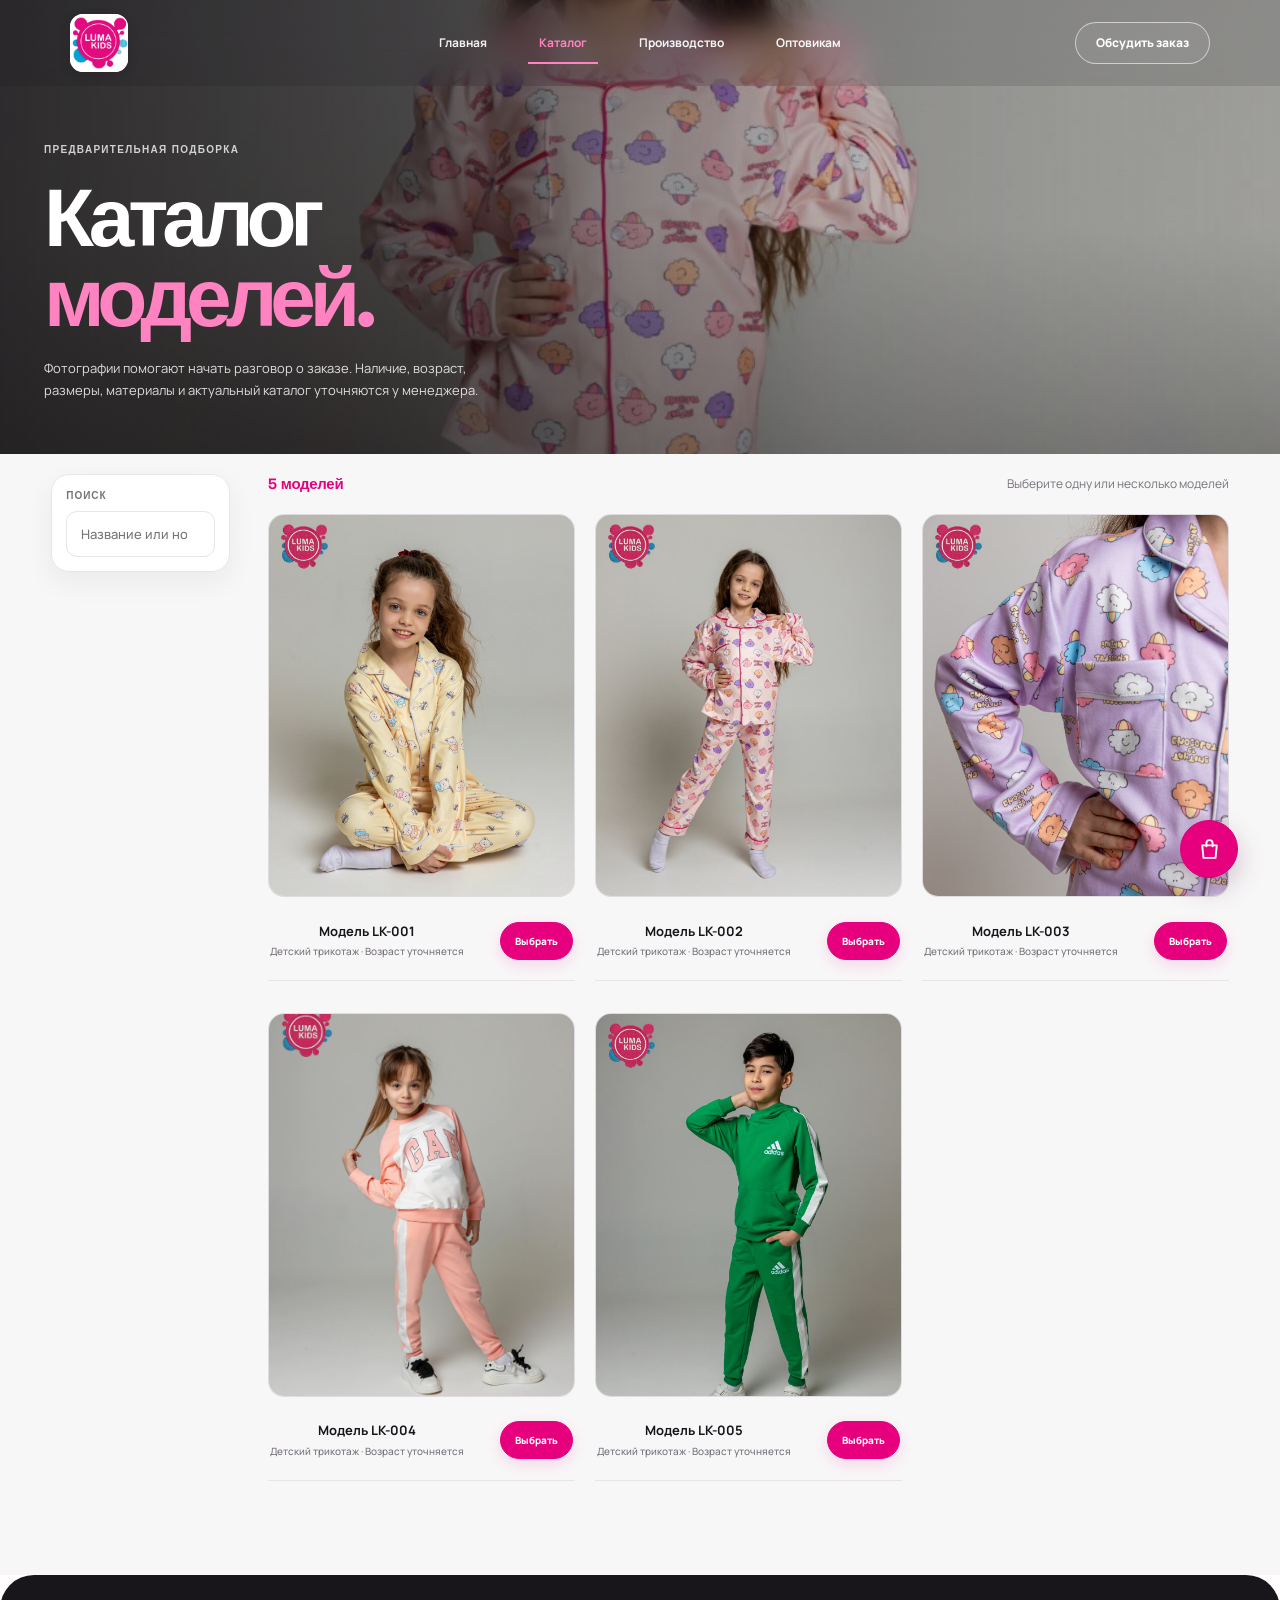
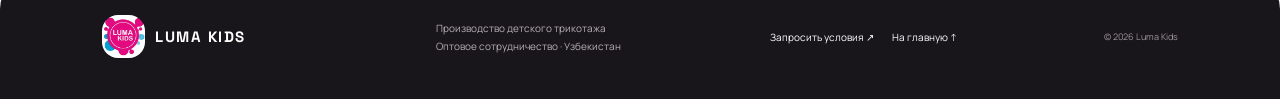
==== commit 2b687228: "catalog improvement" ====
--- a/catalog.html
+++ b/catalog.html
@@ -10,8 +10,12 @@
   <header class="masthead" id="top"><a class="brand" href="./index.html"><img src="./public/images/logo.JPG" alt="Luma Kids"></a><nav class="nav" id="nav"><a href="./index.html">Главная</a><a href="./catalog.html" aria-current="page">Каталог</a><a href="./index.html#studio">Производство</a><a href="./index.html#wholesale">Оптовикам</a></nav><a class="header-cta" href="./index.html#wholesale">Обсудить заказ</a><button class="menu-toggle" aria-label="Открыть меню" aria-expanded="false"><i></i><i></i></button></header>
   <main>
     <section class="catalog-hero" aria-labelledby="catalogHeading"><img class="catalog-hero-photo" src="./public/images/17872721088487035.jpg" alt="" aria-hidden="true" fetchpriority="high"><div class="catalog-hero-content"><div class="catalog-intro"><p class="eyebrow">ПРЕДВАРИТЕЛЬНАЯ ПОДБОРКА</p><h1 id="catalogHeading">Каталог<br><em>моделей.</em></h1><p>Фотографии помогают начать разговор о заказе. Наличие, возраст, размеры, материалы и актуальный каталог уточняются у менеджера.</p></div></div></section>
-    <section class="catalog-filter-bar"><div class="catalog-tools" aria-label="Поиск и фильтры"><label class="search-field"><span>Поиск</span><input id="searchInput" type="search" placeholder="Номер модели" autocomplete="off"></label><label class="filter-field"><span>Категория</span><select id="categoryFilter"><option value="all">Все модели</option></select></label></div></section>
-    <section class="catalog-results section"><div class="catalog-meta"><span id="catalogCount"></span><span>Выберите одну или несколько моделей</span></div><div class="product-grid" id="productGrid"></div><div class="empty-state" id="emptyState" hidden>По этим параметрам моделей не найдено.</div><div class="catalog-selection-bar" id="catalogSelectionBar"><span id="selectionCount">Модели не выбраны</span><a class="submit-btn" href="./index.html#wholesale">Перейти к форме <span>↗</span></a></div></section>
+    <div class="catalog-layout">
+      <section class="catalog-filter-bar"><div class="catalog-tools" aria-label="Поиск моделей"><label class="search-field"><span>Поиск</span><input id="searchInput" type="search" placeholder="Название или номер модели" autocomplete="off"></label></div></section>
+      <section class="catalog-results section"><div class="catalog-meta"><span id="catalogCount"></span><span>Выберите одну или несколько моделей</span></div><div class="catalog-active-search" id="activeSearch" hidden><span id="activeSearchTerms"></span><button type="button" id="clearSearch">Сбросить поиск</button></div><div class="product-grid" id="productGrid"></div><div class="empty-state" id="emptyState" hidden>По этим параметрам моделей не найдено.<button type="button" id="emptyReset" hidden>Сбросить поиск</button></div></section>
+    </div>
+    <button class="shopper-toggle" id="shopperToggle" type="button" aria-label="Открыть выбранные модели" aria-expanded="false" aria-controls="shopperPanel"><svg viewBox="0 0 24 24" aria-hidden="true"><path d="M5 8h14l-1.2 12H6.2L5 8Z"/><path d="M9 9V6a3 3 0 0 1 6 0v3"/></svg><span class="shopper-count" id="shopperCount" hidden>0</span></button>
+    <aside class="shopper-panel" id="shopperPanel" aria-label="Выбранные модели" hidden><div class="shopper-panel-head"><div><span class="eyebrow">ВАШ ВЫБОР</span><strong id="shopperHeading">Модели</strong></div><button class="shopper-close" id="shopperClose" type="button" aria-label="Закрыть шоппер">×</button></div><div class="shopper-items" id="shopperItems"></div><div class="shopper-panel-foot"><a class="shopper-submit" id="shopperSubmit" href="./index.html#wholesale">Перейти к заявке <span aria-hidden="true">↗</span></a></div></aside>
   </main>
   <footer class="footer"><a class="footer-brand" href="./index.html"><img src="./public/images/logo.JPG" alt=""> LUMA KIDS</a><p>Производство детского трикотажа<br>Оптовое сотрудничество · Узбекистан</p><div class="footer-links"><a href="./index.html#wholesale">Запросить условия ↗</a><a href="./index.html">На главную ↑</a></div><small>© <span id="year"></span> Luma Kids</small></footer>
   <dialog class="product-dialog" id="productDialog"><button class="dialog-close" type="button" aria-label="Закрыть">×</button><div id="dialogContent"></div></dialog>
--- a/css/styles.css
+++ b/css/styles.css
@@ -444,3 +444,159 @@
 @media(max-width:650px){.catalog-page .masthead{height:70px;padding-inline:18px;gap:10px}.catalog-page .masthead.is-scrolled{height:66px}.catalog-page .masthead .brand img{width:56px;height:56px}.catalog-page .masthead .header-cta{display:inline-flex;margin-left:auto;padding:9px 11px;font-size:10px}.catalog-page .masthead .menu-toggle{flex:0 0 38px}.catalog-page .masthead .nav{top:70px;gap:20px;padding:20px 22px;background:rgba(18,17,19,.94);border:1px solid rgba(255,255,255,.12);border-radius:0 0 14px 14px;-webkit-backdrop-filter:blur(16px);backdrop-filter:blur(16px)}.catalog-page .masthead .nav.open{display:flex}.catalog-page .masthead.is-scrolled .nav{top:66px;background:rgba(255,255,255,.95);border-color:rgba(25,21,25,.08)}.catalog-page .masthead.is-scrolled .nav a{color:var(--ink)}.catalog-page .masthead.is-scrolled .nav a[aria-current="page"]{color:var(--pink)}.catalog-page .catalog-hero,.catalog-page .catalog-hero-content{min-height:560px}.catalog-page .catalog-hero-photo{object-position:62% 40%}.catalog-page .catalog-hero::after{background:linear-gradient(90deg,rgba(17,15,18,.77),rgba(17,15,18,.46) 70%,rgba(17,15,18,.28)),linear-gradient(0deg,rgba(17,15,18,.42),transparent 55%)}.catalog-page .catalog-hero-content{align-items:flex-end;padding:126px 22px 38px}.catalog-page .catalog-intro{max-width:440px}.catalog-page .catalog-intro .eyebrow{font-size:9px;margin-bottom:15px}.catalog-page .catalog-intro h1{font-size:clamp(48px,12vw,62px);margin-bottom:14px}.catalog-page .catalog-intro>p:last-child{font-size:12px;line-height:1.65}.catalog-page .catalog-filter-bar{padding:16px 18px 0}.catalog-page .catalog-filter-bar .catalog-tools{grid-template-columns:1fr;padding:14px;gap:11px}}
 @media(max-width:360px){.catalog-page .masthead{padding-inline:13px;gap:7px}.catalog-page .masthead .header-cta{padding:8px 9px;font-size:9px}.catalog-page .masthead .menu-toggle{flex-basis:34px;padding:5px}}
 @media(prefers-reduced-motion:reduce){.catalog-page .masthead{transition:none}}
+
+/* Match catalog controls and product cards to the home page finish. */
+.catalog-page .catalog-filter-bar{padding-top:18px;background:#faf9fa}
+.catalog-page .catalog-filter-bar .catalog-tools{padding:0;background:transparent}
+.catalog-page .catalog-tools label{gap:9px;color:#77727a;font:600 10px/1.5 var(--display);letter-spacing:.1em}
+.catalog-page .catalog-tools input,.catalog-page .catalog-tools select{min-height:48px;border:1px solid var(--line);border-radius:12px;background:#fff;transition:border-color .2s ease,box-shadow .2s ease}
+.catalog-page .catalog-tools input:focus,.catalog-page .catalog-tools select:focus{border-color:#e8b5ce;box-shadow:0 0 0 4px rgba(230,0,126,.08)}
+.catalog-page .catalog-results{padding-bottom:96px}
+.catalog-page .catalog-results .product-grid{gap:30px 20px}
+.catalog-page .product-card{padding:0 0 4px;border-radius:16px}
+.catalog-page .product-card .product-image{height:440px;border:1px solid var(--line);border-radius:16px;background:#f8f7f8}
+.catalog-page .product-card .product-image img{transition:transform .55s cubic-bezier(.2,.7,.2,1)}
+.catalog-page .product-card:hover .product-image img{transform:scale(1.035)}
+.catalog-page .product-card .product-title{gap:12px;min-height:86px;padding:15px 3px;border-bottom-color:var(--line)}
+.catalog-page .product-card .product-title small{color:var(--muted)}
+.catalog-page .product-card .selected-mark{border:1px solid rgba(25,21,25,.08);transition:background .2s ease,color .2s ease,transform .2s ease}
+.catalog-page .product-card.is-selected .selected-mark{background:var(--pink);color:#fff;transform:scale(1.04)}
+.catalog-page .catalog-selection-bar{border-color:#ead3df;background:rgba(255,255,255,.94);-webkit-backdrop-filter:blur(16px);backdrop-filter:blur(16px);box-shadow:0 14px 38px rgba(36,28,35,.12)}
+.catalog-page .product-dialog{border:1px solid rgba(25,21,25,.1);border-radius:22px;box-shadow:0 24px 70px rgba(23,21,26,.22)}
+.catalog-page .product-dialog::backdrop{background:rgba(17,15,18,.58);-webkit-backdrop-filter:blur(5px);backdrop-filter:blur(5px)}
+.catalog-page .dialog-close{border:1px solid var(--line);border-radius:50%;background:rgba(255,255,255,.94);transition:background .2s ease,color .2s ease,transform .2s ease}
+.catalog-page .dialog-close:hover,.catalog-page .dialog-close:focus-visible{background:var(--pink);color:#fff;transform:rotate(90deg)}
+@media(max-width:900px){.catalog-page .product-card .product-image{height:350px}}
+@media(max-width:650px){.catalog-page .catalog-filter-bar{padding:16px 18px 0}.catalog-page .catalog-filter-bar .catalog-tools{gap:12px}.catalog-page .catalog-results{padding-bottom:110px}.catalog-page .catalog-results .product-grid{gap:24px 12px}.catalog-page .product-card .product-image{height:270px;border-radius:14px}.catalog-page .product-card .product-title{min-height:132px;align-items:flex-start;padding:13px 1px}.catalog-page .catalog-selection-bar{border-radius:20px}}
+@media(prefers-reduced-motion:reduce){.catalog-page .catalog-tools input,.catalog-page .catalog-tools select,.catalog-page .product-card .product-image img,.catalog-page .product-card .selected-mark,.catalog-page .dialog-close{transition:none}}
+
+/* Catalog header: keep navigation legible over the hero and after scrolling. */
+.catalog-page .masthead{position:fixed;inset:0 0 auto;height:86px;padding-inline:clamp(22px,5.5vw,84px);display:grid;grid-template-columns:1fr auto 1fr;gap:clamp(18px,3vw,42px);background:rgba(23,21,26,.12);border-bottom:1px solid transparent;box-shadow:none;-webkit-backdrop-filter:blur(16px);backdrop-filter:blur(16px);color:#fff;transition:height .25s ease,background .25s ease,border-color .25s ease,box-shadow .25s ease}
+.catalog-page .masthead.is-scrolled{height:76px;background:rgba(255,255,255,.82);border-bottom-color:rgba(255,255,255,.55);box-shadow:0 8px 28px rgba(15,12,16,.08);color:var(--ink)}
+.catalog-page .masthead .brand{justify-self:start}
+.catalog-page .masthead .brand img{width:66px;height:66px}
+.catalog-page .masthead .nav{position:static;display:flex;justify-self:center;align-items:center;gap:clamp(16px,2.2vw,30px);color:var(--ink)}
+.catalog-page .masthead .nav a{color:rgba(255,255,255,.94)}
+.catalog-page .masthead.is-scrolled .nav a{color:var(--ink)}
+.catalog-page .masthead .nav a[aria-current="page"]{color:#ff83c1}
+.catalog-page .masthead.is-scrolled .nav a[aria-current="page"]{color:var(--pink)}
+.catalog-page .masthead .nav a[aria-current="page"]::after{background:var(--pink)}
+.catalog-page .masthead .nav a:hover,.catalog-page .masthead .nav a:focus-visible{color:var(--pink)}
+.catalog-page .masthead .header-cta{justify-self:end;min-height:42px;padding:0 20px;border:1px solid rgba(255,255,255,.58);border-radius:999px;background:rgba(255,255,255,.06);color:#fff}
+.catalog-page .masthead.is-scrolled .header-cta{border-color:#ead3df;background:rgba(255,255,255,.5);color:var(--ink)}
+.catalog-page .masthead .header-cta:hover,.catalog-page .masthead .header-cta:focus-visible{background:#bd0068;border-color:#bd0068;color:#fff;box-shadow:0 6px 18px rgba(230,0,126,.22);transform:translateY(-1px)}
+.catalog-page .masthead .menu-toggle i{background:#fff}
+.catalog-page .masthead.is-scrolled .menu-toggle i{background:var(--ink)}
+@media(max-width:900px){.catalog-page .masthead{padding-inline:4%;gap:18px}.catalog-page .masthead .nav{gap:clamp(12px,1.8vw,18px);font-size:11px}.catalog-page .masthead .header-cta{padding-inline:15px;font-size:11px}}
+@media(max-width:650px){.catalog-page .masthead,.catalog-page .masthead.is-scrolled{position:fixed;inset:0 0 auto;height:70px;padding-inline:18px;grid-template-columns:auto 1fr auto;gap:10px}.catalog-page .masthead .brand img{width:58px;height:58px}.catalog-page .masthead .header-cta{grid-column:2;grid-row:1;justify-self:end;margin-left:0;padding-inline:13px;font-size:10px}.catalog-page .masthead .menu-toggle{grid-column:3;grid-row:1;display:block;flex:0 0 38px;padding:8px}.catalog-page .masthead .nav{position:absolute;top:calc(100% - 1px);left:14px;right:14px;display:none;align-items:stretch;gap:4px;padding:12px;background:rgba(255,255,255,.97);border:1px solid rgba(25,21,25,.1);border-radius:0 0 16px 16px;box-shadow:0 16px 32px rgba(15,12,16,.12);-webkit-backdrop-filter:blur(16px);backdrop-filter:blur(16px)}.catalog-page .masthead .nav.open{display:flex}.catalog-page .masthead .nav a,.catalog-page .masthead.is-scrolled .nav a{padding:12px 14px;border-radius:9px;color:#39353c;font-size:13px}.catalog-page .masthead .nav a[aria-current="page"],.catalog-page .masthead.is-scrolled .nav a[aria-current="page"]{color:var(--pink);background:#fff2f8}.catalog-page .masthead .nav a[aria-current="page"]::after{display:none}.catalog-page .masthead .header-cta:hover,.catalog-page .masthead .header-cta:focus-visible{transform:none}}
+@media(max-width:360px){.catalog-page .masthead,.catalog-page .masthead.is-scrolled{padding-inline:13px;gap:7px}.catalog-page .masthead .brand img{width:54px;height:54px}.catalog-page .masthead .header-cta{padding-inline:10px;font-size:9px}.catalog-page .masthead .menu-toggle{flex-basis:34px}}
+@media(prefers-reduced-motion:reduce){.catalog-page .masthead,.catalog-page .masthead .nav a,.catalog-page .masthead .header-cta{transition:none}.catalog-page .masthead .header-cta:hover,.catalog-page .masthead .header-cta:focus-visible{transform:none}}
+
+.catalog-page{padding-top:0}
+
+/* Keep catalog header controls in sync with the home header states. */
+.catalog-page .masthead .nav a{position:relative;padding:8px 11px;border:1px solid transparent;border-radius:7px;transition:color .18s ease,background-color .18s ease,border-color .18s ease,border-radius .24s cubic-bezier(.2,.7,.2,1)}
+.catalog-page .masthead .nav a[aria-current="page"]::after{bottom:-5px;background:currentColor}
+.catalog-page .masthead .nav a:hover,.catalog-page .masthead .nav a:focus-visible{border-color:rgba(255,255,255,.36);border-radius:999px;background:rgba(255,255,255,.09)}
+.catalog-page .masthead.is-scrolled .nav a:hover,.catalog-page .masthead.is-scrolled .nav a:focus-visible{border-color:rgba(23,21,26,.13);background:rgba(23,21,26,.045)}
+.catalog-page .masthead .nav a:hover,.catalog-page .masthead .nav a:focus-visible{color:rgba(255,255,255,.92)}
+.catalog-page .masthead.is-scrolled .nav a:hover,.catalog-page .masthead.is-scrolled .nav a:focus-visible{color:var(--ink)}
+.catalog-page .masthead .nav a[aria-current="page"]:hover,.catalog-page .masthead .nav a[aria-current="page"]:focus-visible{color:#ff83c1}
+.catalog-page .masthead.is-scrolled .nav a[aria-current="page"]:hover,.catalog-page .masthead.is-scrolled .nav a[aria-current="page"]:focus-visible{color:var(--pink)}
+.catalog-page .masthead .header-cta{transform:translateY(0);transition:color .2s ease,background-color .2s ease,border-color .2s ease,box-shadow .2s ease,transform .2s ease}
+.catalog-page .masthead .header-cta:hover,.catalog-page .masthead .header-cta:focus-visible{color:#fff;background:var(--pink);border-color:var(--pink);box-shadow:0 5px 16px rgba(230,0,126,.2);transform:translateY(-1px)}
+.catalog-page .catalog-results{padding-bottom:60px}
+.catalog-page .catalog-selection-bar{position:static;bottom:auto;margin:36px auto 0}
+.catalog-page .masthead .brand img{width:58px;height:58px;border-radius:13px;object-fit:contain;background:#fff;box-shadow:0 3px 12px rgba(15,12,16,.12)}
+@media(max-width:650px){.catalog-page .masthead .nav{background:rgba(18,17,19,.94);border-color:rgba(255,255,255,.12)}.catalog-page .masthead.is-scrolled .nav{background:rgba(255,255,255,.94);border-color:rgba(25,21,25,.08)}.catalog-page .masthead .nav a,.catalog-page .masthead.is-scrolled .nav a{border:1px solid transparent;background:transparent;color:#fff}.catalog-page .masthead.is-scrolled .nav a{color:var(--ink)}.catalog-page .masthead .nav a:hover,.catalog-page .masthead .nav a:focus-visible{border-color:rgba(255,255,255,.36);background:rgba(255,255,255,.09);color:#fff}.catalog-page .masthead.is-scrolled .nav a:hover,.catalog-page .masthead.is-scrolled .nav a:focus-visible{border-color:rgba(23,21,26,.13);background:rgba(23,21,26,.045);color:var(--ink)}.catalog-page .masthead .nav a[aria-current="page"],.catalog-page .masthead.is-scrolled .nav a[aria-current="page"]{background:transparent}.catalog-page .masthead .nav a[aria-current="page"]:hover,.catalog-page .masthead .nav a[aria-current="page"]:focus-visible{color:#ff83c1}.catalog-page .masthead.is-scrolled .nav a[aria-current="page"]:hover,.catalog-page .masthead.is-scrolled .nav a[aria-current="page"]:focus-visible{color:var(--pink)}}
+@media(max-width:650px){.catalog-page .catalog-results{padding-bottom:48px}.catalog-page .catalog-selection-bar{margin-top:28px}.catalog-page .masthead .brand img{width:52px;height:52px;border-radius:11px}}
+
+.catalog-page .shopper-toggle{position:fixed;right:clamp(18px,4vw,42px);bottom:calc(22px + env(safe-area-inset-bottom));z-index:30;display:grid;place-items:center;width:58px;height:58px;padding:0;border:1px solid #d90076;border-radius:50%;background:var(--pink);color:#fff;box-shadow:0 10px 28px rgba(65,14,44,.24);cursor:pointer;transition:background .2s ease;animation:shopper-float 5s linear infinite}
+.catalog-page .shopper-toggle:hover{background:#bd0068}
+.catalog-page .shopper-toggle[hidden]{display:none}
+@keyframes shopper-float{0%,100%{translate:0 0}50%{translate:0 -3px}}
+.catalog-page .shopper-toggle svg{width:25px;height:25px;fill:none;stroke:currentColor;stroke-width:1.8;stroke-linecap:round;stroke-linejoin:round}
+.catalog-page .shopper-count{position:absolute;top:-5px;right:-5px;display:grid;place-items:center;min-width:23px;height:23px;padding:0 6px;border:2px solid #fff;border-radius:999px;background:#17151a;color:#fff;font:700 11px/1 var(--display)}
+.catalog-page .shopper-count[hidden]{display:none}
+.catalog-page .shopper-panel{position:fixed;right:clamp(18px,4vw,42px);bottom:calc(94px + env(safe-area-inset-bottom));z-index:30;display:flex;flex-direction:column;width:min(370px,calc(100vw - 36px));max-height:min(68vh,540px);overflow:hidden;border:1px solid rgba(25,21,25,.1);border-radius:20px;background:rgba(255,255,255,.97);box-shadow:0 22px 60px rgba(23,21,26,.2);-webkit-backdrop-filter:blur(18px);backdrop-filter:blur(18px)}
+.catalog-page .shopper-panel[hidden]{display:none}
+.catalog-page .shopper-panel-head{display:flex;align-items:center;justify-content:space-between;gap:20px;padding:20px 20px 16px;border-bottom:1px solid var(--line)}
+.catalog-page .shopper-panel-head>div{display:flex;flex-direction:column;gap:6px}
+.catalog-page .shopper-panel-head .eyebrow{color:var(--pink);font:600 9px/1.4 var(--display);letter-spacing:.13em}
+.catalog-page .shopper-panel-head strong{font:700 20px/1.2 var(--display);letter-spacing:-.04em}
+.catalog-page .shopper-close,.catalog-page .shopper-item button{display:grid;place-items:center;flex:0 0 auto;width:34px;height:34px;border:1px solid var(--line);border-radius:50%;background:#fff;color:var(--ink);font-size:21px;cursor:pointer;transition:background .18s ease,color .18s ease,border-color .18s ease}
+.catalog-page .shopper-close:hover,.catalog-page .shopper-item button:hover{border-color:var(--pink);background:var(--pink);color:#fff}
+.catalog-page .shopper-items{display:flex;flex-direction:column;gap:10px;min-height:0;padding:14px 18px;overflow:auto}
+.catalog-page .shopper-item{display:grid;grid-template-columns:54px 1fr auto;align-items:center;gap:12px;min-width:0;padding:8px;border:1px solid var(--line);border-radius:13px;background:#fff}
+.catalog-page .shopper-item img{width:54px;height:62px;border-radius:8px;object-fit:cover;background:#f8f7f8}
+.catalog-page .shopper-item>span{display:flex;flex-direction:column;gap:4px;min-width:0}
+.catalog-page .shopper-item b{overflow:hidden;color:var(--ink);font-size:12px;text-overflow:ellipsis;white-space:nowrap}
+.catalog-page .shopper-item small{color:var(--muted);font-size:10px}
+.catalog-page .shopper-empty{margin:4px 0;color:var(--muted);font-size:12px;line-height:1.6}
+.catalog-page .shopper-browse{align-self:flex-start;color:var(--pink);font-size:12px;font-weight:800}
+.catalog-page .shopper-panel-foot{padding:14px 18px 18px;border-top:1px solid var(--line)}
+.catalog-page .shopper-submit{display:flex;align-items:center;justify-content:space-between;gap:14px;min-height:48px;padding:0 18px;border:1px solid var(--pink);border-radius:999px;background:var(--pink);color:#fff;font-size:12px;font-weight:800;transition:background .2s ease,transform .2s ease,box-shadow .2s ease}
+.catalog-page .shopper-submit:hover,.catalog-page .shopper-submit:focus-visible{transform:translateY(-1px);background:#bd0068;box-shadow:0 6px 18px rgba(230,0,126,.2)}
+@media(max-width:650px){.catalog-page .shopper-toggle{right:16px;bottom:calc(16px + env(safe-area-inset-bottom));width:54px;height:54px}.catalog-page .shopper-panel{right:12px;bottom:calc(82px + env(safe-area-inset-bottom));width:calc(100vw - 24px);max-height:min(64vh,500px);border-radius:18px}.catalog-page .shopper-panel-head{padding:17px 16px 14px}.catalog-page .shopper-items{padding:12px 14px}.catalog-page .shopper-panel-foot{padding:12px 14px 14px}}
+@media(prefers-reduced-motion:reduce){.catalog-page .shopper-toggle,.catalog-page .shopper-close,.catalog-page .shopper-item button,.catalog-page .shopper-submit{transition:none}.catalog-page .shopper-toggle{animation:none}.catalog-page .shopper-toggle:hover,.catalog-page .shopper-submit:hover,.catalog-page .shopper-submit:focus-visible{transform:none}}
+
+/* Calm, unified transition from the catalog hero into the model grid. */
+.catalog-page .catalog-filter-bar{padding:24px clamp(22px,6.5vw,100px) 10px;background:#f8f7f8}
+.catalog-page .catalog-filter-bar .catalog-tools{display:grid;grid-template-columns:minmax(0,1.6fr) minmax(220px,1fr);width:min(1240px,100%);margin:0 auto;padding:14px;gap:14px;border:1px solid #e9e4e8;border-radius:18px;background:#fff;box-shadow:0 10px 28px rgba(36,28,35,.06)}
+.catalog-page .catalog-tools label{display:flex;flex-direction:column;gap:8px;min-width:0;color:var(--muted);font:600 10px/1.4 var(--display);letter-spacing:.1em}
+.catalog-page .catalog-tools input,.catalog-page .catalog-tools select{min-width:0;min-height:46px;padding:0 14px;border:1px solid var(--line);border-radius:11px;background:#fff;color:var(--ink);font:500 13px var(--body);letter-spacing:0;transition:border-color .2s ease,box-shadow .2s ease}
+.catalog-page .catalog-tools input:focus,.catalog-page .catalog-tools select:focus{border-color:#e8b5ce;box-shadow:0 0 0 3px rgba(230,0,126,.08);outline:none}
+.catalog-page .catalog-results{padding:20px clamp(22px,6.5vw,100px) 90px;background:#f8f7f8}
+.catalog-page .catalog-meta{display:flex;align-items:center;justify-content:space-between;gap:16px;width:min(1240px,100%);margin:0 auto 20px;color:var(--muted);font-size:12px}
+.catalog-page .catalog-meta span:first-child{color:var(--pink);font:700 15px/1.3 var(--display);letter-spacing:-.02em}
+.catalog-page .catalog-meta span:last-child{text-align:right}
+.catalog-page .catalog-results .product-grid{width:min(1240px,100%);margin-inline:auto;gap:28px 20px}
+.catalog-page .catalog-results .product-image{height:auto;aspect-ratio:4/5;border:1px solid rgba(25,21,25,.08);border-radius:16px;background:#f0edf0}
+.catalog-page .catalog-results .product-card .product-title{min-height:80px;align-items:center;gap:12px;padding:14px 2px}
+.catalog-page .catalog-results .product-card .select-btn{min-height:38px;padding:0 14px;border-radius:999px;transition:background .2s ease,color .2s ease,border-color .2s ease,transform .2s ease}
+.catalog-page .catalog-results .product-card .select-btn:hover,.catalog-page .catalog-results .product-card .select-btn:focus-visible{transform:translateY(-1px)}
+@media(max-width:900px){.catalog-page .catalog-filter-bar{padding-inline:5%}.catalog-page .catalog-results{padding-inline:5%}.catalog-page .catalog-results .product-grid{gap:24px 16px}}
+@media(max-width:650px){.catalog-page .catalog-filter-bar{padding:18px 18px 8px}.catalog-page .catalog-filter-bar .catalog-tools{grid-template-columns:1fr;padding:13px;gap:11px;border-radius:15px}.catalog-page .catalog-results{padding:18px 18px 78px}.catalog-page .catalog-meta{align-items:flex-start;flex-direction:column;gap:5px;margin-bottom:16px;font-size:11px}.catalog-page .catalog-meta span:last-child{text-align:left}.catalog-page .catalog-results .product-grid{grid-template-columns:repeat(2,minmax(0,1fr));gap:22px 12px}.catalog-page .catalog-results .product-image{aspect-ratio:4/5;border-radius:13px}.catalog-page .catalog-results .product-card .product-title{min-height:122px;align-items:flex-start;flex-direction:column;gap:9px;padding:12px 1px}.catalog-page .catalog-results .product-card .select-btn{width:100%;min-height:36px;padding-inline:10px}}
+@media(prefers-reduced-motion:reduce){.catalog-page .catalog-tools input,.catalog-page .catalog-tools select,.catalog-page .catalog-results .product-card .select-btn{transition:none}.catalog-page .catalog-results .product-card .select-btn:hover,.catalog-page .catalog-results .product-card .select-btn:focus-visible{transform:none}}
+.catalog-page .product-card:not(.is-selected) .selected-mark{display:none}
+.catalog-page .product-card .product-number{display:none}
+.catalog-page .product-card:hover .product-title{color:inherit}
+.catalog-page .product-card:hover .product-title>span{transform:none;background:transparent;color:inherit}
+.catalog-page .catalog-results .product-card .select-btn{border:1px solid var(--pink);background:var(--pink);color:#fff;font-weight:800;transform:translateY(0);box-shadow:0 5px 16px rgba(230,0,126,.14);transition:color .2s ease,background-color .2s ease,border-color .2s ease,box-shadow .2s ease,transform .2s ease}
+.catalog-page .catalog-results .product-card .select-btn:hover,.catalog-page .catalog-results .product-card .select-btn:focus-visible{transform:translateY(-1px);border-color:#bd0068;background:#bd0068;color:#fff;box-shadow:0 5px 16px rgba(230,0,126,.2)}
+@media(prefers-reduced-motion:reduce){.catalog-page .catalog-results .product-card .select-btn{transition:none}.catalog-page .catalog-results .product-card .select-btn:hover,.catalog-page .catalog-results .product-card .select-btn:focus-visible{transform:none}}
+
+/* Keep catalog browsing focused on the models. */
+.catalog-page .catalog-hero,.catalog-page .catalog-hero-content{min-height:430px}
+.catalog-page .catalog-filter-bar .catalog-tools{display:block;width:min(760px,100%)}
+@media(max-width:900px){.catalog-page .catalog-hero,.catalog-page .catalog-hero-content{min-height:470px}}
+@media(max-width:650px){.catalog-page .catalog-hero,.catalog-page .catalog-hero-content{min-height:560px}.catalog-page .catalog-filter-bar .catalog-tools{width:100%}}
+@media(prefers-reduced-motion:reduce){.catalog-page .masthead .nav a,.catalog-page .masthead .header-cta{transition:none}.catalog-page .masthead .header-cta:hover,.catalog-page .masthead .header-cta:focus-visible{transform:none}}
+
+/* Place the existing search beside the product list on larger screens. */
+.catalog-page .catalog-layout{display:grid;grid-template-columns:minmax(190px,220px) minmax(0,1fr);align-items:start;gap:clamp(24px,3vw,44px);width:min(1400px,100%);margin:0 auto;background:#f8f7f8}
+.catalog-page .catalog-layout .catalog-filter-bar{min-width:0;padding:20px 0 0 clamp(22px,4vw,60px);background:transparent}
+.catalog-page .catalog-layout .catalog-filter-bar .catalog-tools{width:100%;padding:14px}
+.catalog-page .catalog-layout .catalog-results{min-width:0;padding:20px clamp(22px,4vw,60px) 90px 0;background:transparent}
+.catalog-page .catalog-layout .catalog-meta,.catalog-page .catalog-layout .product-grid{width:100%}
+@media(max-width:900px){.catalog-page .catalog-layout{grid-template-columns:minmax(170px,195px) minmax(0,1fr);gap:20px}.catalog-page .catalog-layout .catalog-filter-bar{padding:18px 0 0 5%}.catalog-page .catalog-layout .catalog-results{padding:18px 5% 80px 0}.catalog-page .catalog-layout .product-grid{grid-template-columns:repeat(2,minmax(0,1fr))}}
+@media(max-width:650px){.catalog-page .catalog-layout{grid-template-columns:minmax(0,1fr);gap:0}.catalog-page .catalog-layout .catalog-filter-bar{padding:18px 18px 8px}.catalog-page .catalog-layout .catalog-filter-bar .catalog-tools{width:100%}.catalog-page .catalog-layout .catalog-results{padding:18px 18px 78px}.catalog-page .catalog-layout .catalog-meta,.catalog-page .catalog-layout .product-grid{width:100%}}
+@media(min-width:901px){.catalog-page .catalog-layout{grid-template-columns:minmax(220px,230px) minmax(0,1fr)}}
+@media(min-width:1440px){.catalog-page .catalog-layout .product-grid{grid-template-columns:repeat(4,minmax(0,1fr));gap:24px 16px}.catalog-page .catalog-layout .product-card .product-image{aspect-ratio:4/5}}
+.catalog-page .catalog-active-search{display:flex;align-items:center;flex-wrap:wrap;gap:9px;width:100%;margin:-4px 0 18px}
+.catalog-page .catalog-active-search[hidden],.catalog-page .empty-state button[hidden]{display:none}
+.catalog-page .catalog-active-search span{max-width:100%;overflow:hidden;padding:7px 11px;border:1px solid #ead3df;border-radius:999px;background:#fff;color:var(--ink);font-size:11px;text-overflow:ellipsis;white-space:nowrap}
+.catalog-page .catalog-active-search button,.catalog-page .empty-state button{padding:7px 11px;border:1px solid transparent;border-radius:999px;background:transparent;color:var(--pink);font-size:11px;font-weight:800;cursor:pointer}
+.catalog-page .catalog-active-search button:hover,.catalog-page .empty-state button:hover{text-decoration:underline}
+.catalog-page .empty-state button{display:block;margin:12px auto 0;border-color:#ead3df;background:#fff}
+.catalog-page .product-card .product-image img,.catalog-page .product-card:hover .product-image img{transform:none;transition:none}
+.catalog-page .shopper-toggle{bottom:calc(var(--shopper-main-bottom,22px) + env(safe-area-inset-bottom))}
+.catalog-page .shopper-panel{bottom:calc(var(--shopper-main-bottom,22px) + 72px + env(safe-area-inset-bottom))}
+@media(max-width:650px){.catalog-page .shopper-panel{bottom:calc(var(--shopper-main-bottom,16px) + 66px + env(safe-area-inset-bottom))}}
+.home-page .masthead .nav a[aria-current="location"]{position:relative;color:#ff75bb}
+.home-page .masthead .nav a[aria-current="location"]::after{content:"";position:absolute;left:0;right:0;bottom:-5px;height:2px;background:currentColor}
+.home-page .masthead.is-scrolled .nav a[aria-current="location"]{color:var(--pink)}
+@media(max-width:650px){.home-page .masthead .nav a[aria-current="location"]{color:#ff83c1}.home-page .masthead.is-scrolled .nav a[aria-current="location"]{color:var(--pink)}}
+.catalog-page .catalog-enter{animation:catalog-enter .62s cubic-bezier(.2,.7,.2,1) var(--catalog-enter-delay,0ms) both}
+@keyframes catalog-enter{from{opacity:0;filter:blur(7px);translate:0 10px}to{opacity:1;filter:blur(0);translate:0 0}}
+@media(prefers-reduced-motion:reduce){.catalog-page .catalog-enter{animation:none;opacity:1;filter:none;translate:none}}
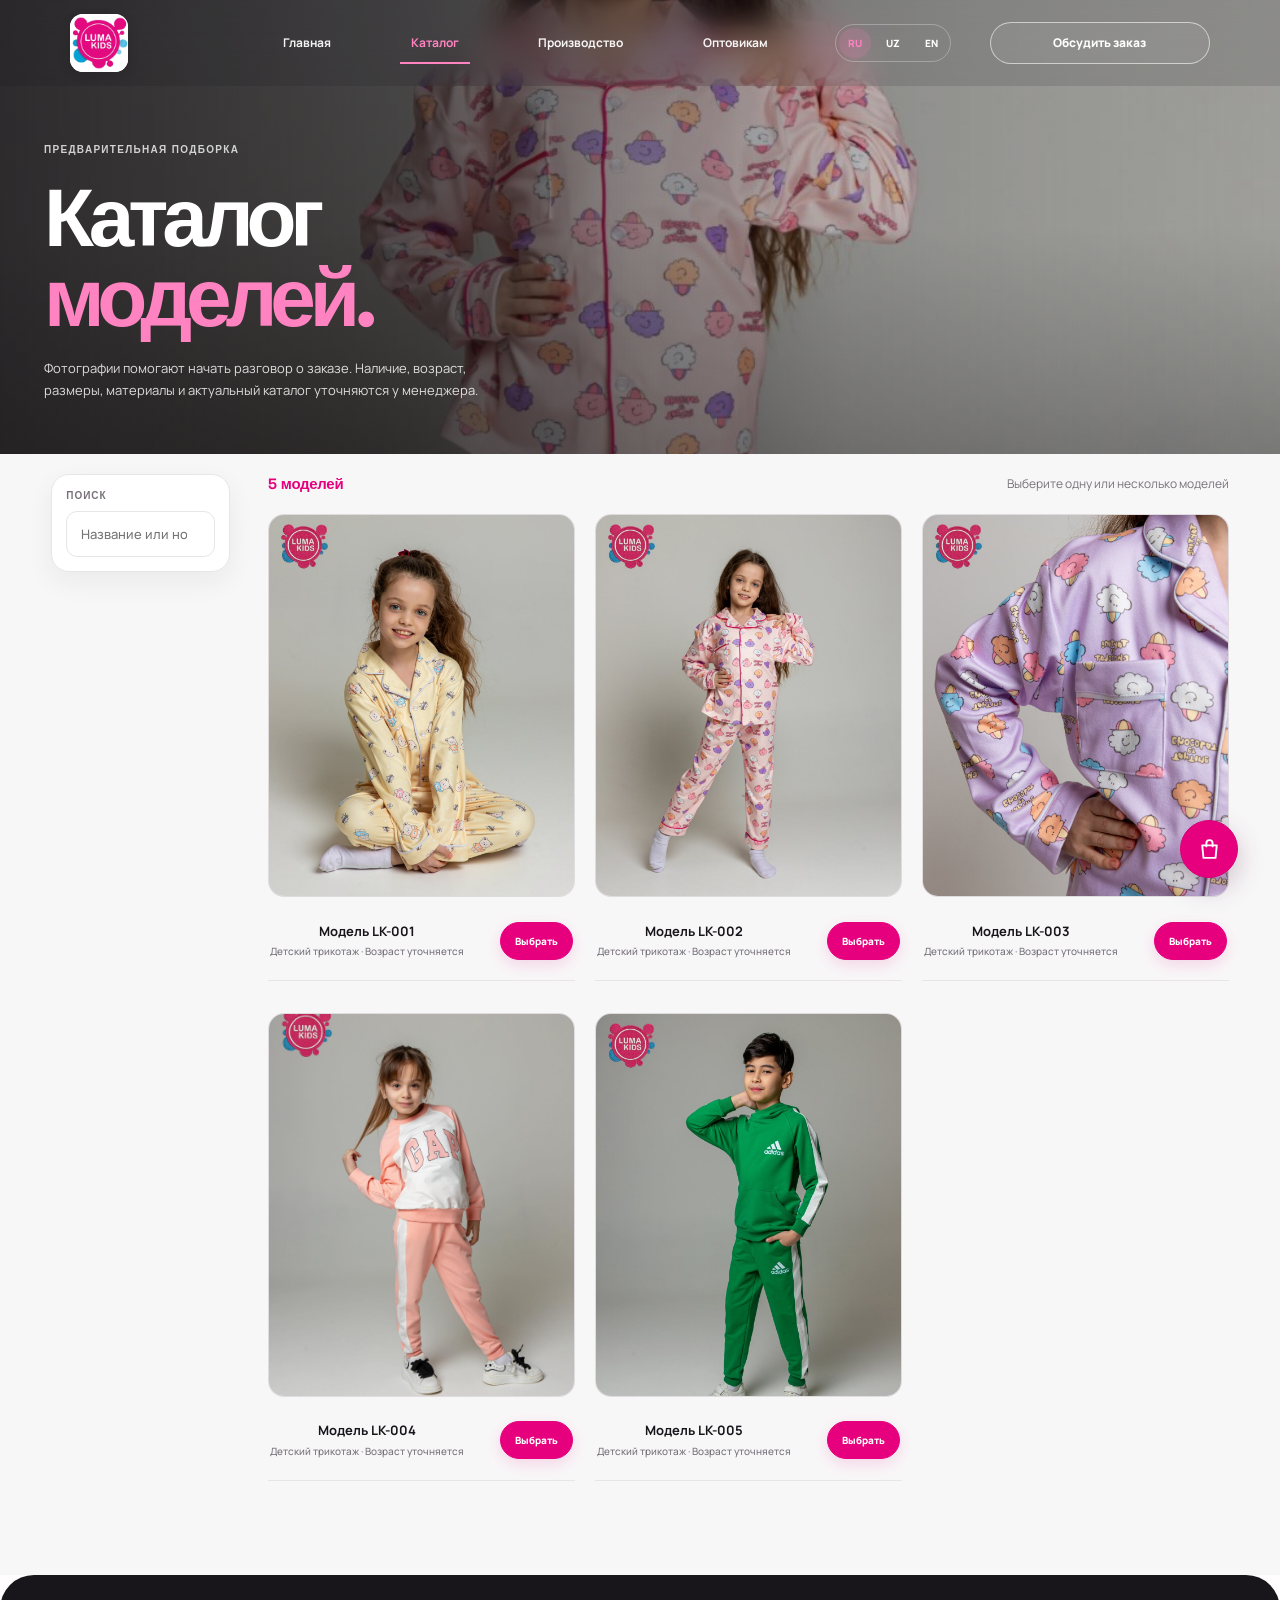
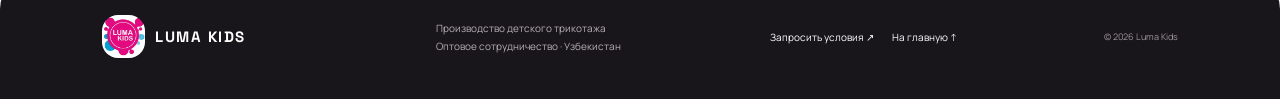
==== commit fb7bac59: "languages added" ====
--- a/catalog.html
+++ b/catalog.html
@@ -7,7 +7,7 @@
 </head>
 <body class="catalog-page">
   <div class="scroll-progress" aria-hidden="true"></div>
-  <header class="masthead" id="top"><a class="brand" href="./index.html"><img src="./public/images/logo.JPG" alt="Luma Kids"></a><nav class="nav" id="nav"><a href="./index.html">Главная</a><a href="./catalog.html" aria-current="page">Каталог</a><a href="./index.html#studio">Производство</a><a href="./index.html#wholesale">Оптовикам</a></nav><a class="header-cta" href="./index.html#wholesale">Обсудить заказ</a><button class="menu-toggle" aria-label="Открыть меню" aria-expanded="false"><i></i><i></i></button></header>
+  <header class="masthead" id="top"><a class="brand" href="./index.html"><img src="./public/images/logo.JPG" alt="Luma Kids"></a><nav class="nav" id="nav"><a href="./index.html">Главная</a><a href="./catalog.html" aria-current="page">Каталог</a><a href="./index.html#studio">Производство</a><a href="./index.html#wholesale">Оптовикам</a><div class="language-switch" role="group" aria-label="Язык сайта"><button type="button" data-language="ru" aria-pressed="true">RU</button><button type="button" data-language="uz" aria-pressed="false">UZ</button><button type="button" data-language="en" aria-pressed="false">EN</button></div></nav><a class="header-cta" href="./index.html#wholesale">Обсудить заказ</a><button class="menu-toggle" aria-label="Открыть меню" aria-expanded="false"><i></i><i></i></button></header>
   <main>
     <section class="catalog-hero" aria-labelledby="catalogHeading"><img class="catalog-hero-photo" src="./public/images/17872721088487035.jpg" alt="" aria-hidden="true" fetchpriority="high"><div class="catalog-hero-content"><div class="catalog-intro"><p class="eyebrow">ПРЕДВАРИТЕЛЬНАЯ ПОДБОРКА</p><h1 id="catalogHeading">Каталог<br><em>моделей.</em></h1><p>Фотографии помогают начать разговор о заказе. Наличие, возраст, размеры, материалы и актуальный каталог уточняются у менеджера.</p></div></div></section>
     <div class="catalog-layout">
--- a/css/styles.css
+++ b/css/styles.css
@@ -573,6 +573,33 @@
 @media(max-width:650px){.catalog-page .catalog-hero,.catalog-page .catalog-hero-content{min-height:560px}.catalog-page .catalog-filter-bar .catalog-tools{width:100%}}
 @media(prefers-reduced-motion:reduce){.catalog-page .masthead .nav a,.catalog-page .masthead .header-cta{transition:none}.catalog-page .masthead .header-cta:hover,.catalog-page .masthead .header-cta:focus-visible{transform:none}}
 
+/* Shared RU / UZ / EN selector styling for both headers. */
+.language-switch{display:flex;align-items:center;gap:2px;padding:3px;border:1px solid rgba(255,255,255,.28);border-radius:999px;flex:none}
+.language-switch button{min-width:32px;min-height:30px;padding:0 7px;border:0;border-radius:999px;background:transparent;color:inherit;font-size:10px;font-weight:800;cursor:pointer;user-select:none;-webkit-user-select:none;caret-color:transparent;transition:background-color .18s ease,color .18s ease}
+.language-switch button[aria-pressed="true"]{background:rgba(255,131,193,.16);color:#ff83c1}
+.language-switch button:hover{background:rgba(255,255,255,.14)}
+.language-switch button:focus-visible{outline:2px solid currentColor;outline-offset:2px}
+.masthead.is-scrolled .language-switch{border-color:rgba(25,21,25,.18);color:var(--ink)}
+.masthead.is-scrolled .language-switch button[aria-pressed="true"]{background:#fce4f0;color:var(--pink)}
+/* Catalog language labels follow the transparent and glass header contrast. */
+.catalog-page .masthead .language-switch button{color:#fff}
+.catalog-page .masthead .language-switch button[aria-pressed="true"]{color:#ff83c1}
+.catalog-page .masthead.is-scrolled .language-switch button{color:var(--ink)}
+.catalog-page .masthead.is-scrolled .language-switch button[aria-pressed="true"]{color:var(--pink)}
+/* Keep the I-beam cursor on text inputs only. */
+*{cursor:default!important}
+a,button,select,[role="button"]{cursor:pointer!important}
+input:not([type="button"]):not([type="submit"]):not([type="reset"]),textarea{cursor:text!important}
+@media(max-width:900px){.language-switch button{min-width:29px;padding-inline:5px}}
+@media(max-width:650px){.language-switch{align-self:flex-start;margin:8px 12px 4px;color:#fff}.masthead.is-scrolled .language-switch{color:var(--ink)}.language-switch button{min-width:42px;min-height:40px;font-size:11px}.language-switch button:focus-visible{outline-offset:1px}}
+@media(prefers-reduced-motion:reduce){.language-switch button{transition:none}}
+@media(min-width:1250px){
+  .home-page .masthead .nav,.catalog-page .masthead .nav{width:680px;flex:0 0 680px;justify-content:space-between;gap:12px}
+  .language-switch{width:116px;justify-content:space-between}
+  .language-switch button{flex:0 0 32px;min-width:32px;padding-inline:0}
+  .masthead .header-cta{display:inline-flex;align-items:center;width:220px;flex:0 0 220px;justify-content:center;white-space:nowrap}
+}
+
 /* Place the existing search beside the product list on larger screens. */
 .catalog-page .catalog-layout{display:grid;grid-template-columns:minmax(190px,220px) minmax(0,1fr);align-items:start;gap:clamp(24px,3vw,44px);width:min(1400px,100%);margin:0 auto;background:#f8f7f8}
 .catalog-page .catalog-layout .catalog-filter-bar{min-width:0;padding:20px 0 0 clamp(22px,4vw,60px);background:transparent}
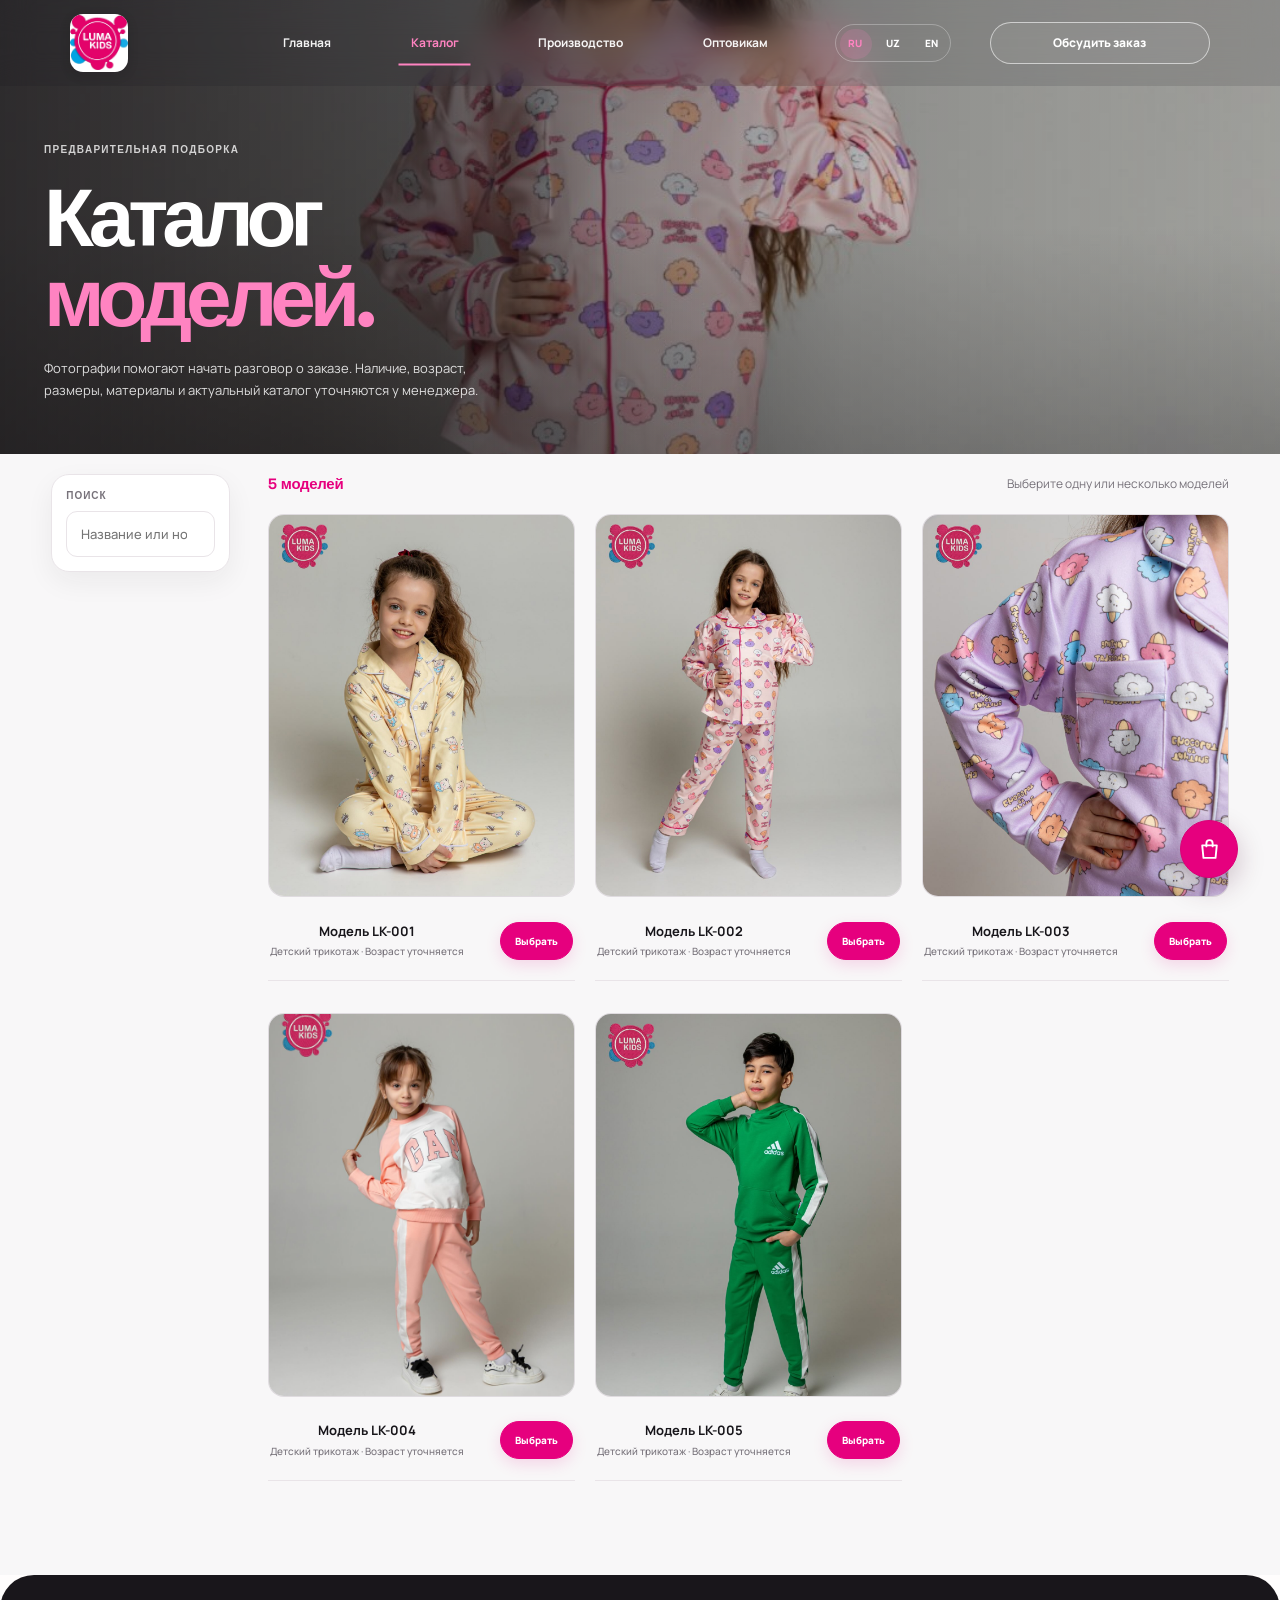
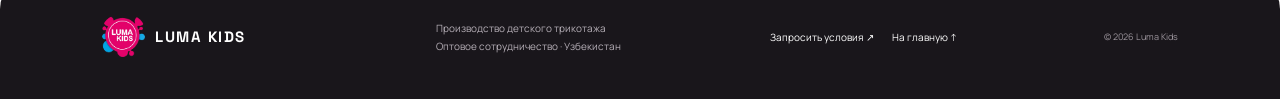
==== commit 73152dcf: "header" ====
--- a/catalog.html
+++ b/catalog.html
@@ -7,7 +7,7 @@
 </head>
 <body class="catalog-page">
   <div class="scroll-progress" aria-hidden="true"></div>
-  <header class="masthead" id="top"><a class="brand" href="./index.html"><img src="./public/images/logo.JPG" alt="Luma Kids"></a><nav class="nav" id="nav"><a href="./index.html">Главная</a><a href="./catalog.html" aria-current="page">Каталог</a><a href="./index.html#studio">Производство</a><a href="./index.html#wholesale">Оптовикам</a><div class="language-switch" role="group" aria-label="Язык сайта"><button type="button" data-language="ru" aria-pressed="true">RU</button><button type="button" data-language="uz" aria-pressed="false">UZ</button><button type="button" data-language="en" aria-pressed="false">EN</button></div></nav><a class="header-cta" href="./index.html#wholesale">Обсудить заказ</a><button class="menu-toggle" aria-label="Открыть меню" aria-expanded="false"><i></i><i></i></button></header>
+  <header class="masthead" id="top"><a class="brand" href="./index.html"><img src="./public/images/logo.webp" alt="Luma Kids"></a><nav class="nav" id="nav"><a href="./index.html">Главная</a><a href="./catalog.html" aria-current="page">Каталог</a><a href="./index.html#studio">Производство</a><a href="./index.html#wholesale">Оптовикам</a><div class="language-switch" role="group" aria-label="Язык сайта"><button type="button" data-language="ru" aria-pressed="true">RU</button><button type="button" data-language="uz" aria-pressed="false">UZ</button><button type="button" data-language="en" aria-pressed="false">EN</button></div></nav><a class="header-cta" href="./index.html#wholesale">Обсудить заказ</a><button class="menu-toggle" aria-label="Открыть меню" aria-expanded="false"><i></i><i></i></button></header>
   <main>
     <section class="catalog-hero" aria-labelledby="catalogHeading"><img class="catalog-hero-photo" src="./public/images/17872721088487035.jpg" alt="" aria-hidden="true" fetchpriority="high"><div class="catalog-hero-content"><div class="catalog-intro"><p class="eyebrow">ПРЕДВАРИТЕЛЬНАЯ ПОДБОРКА</p><h1 id="catalogHeading">Каталог<br><em>моделей.</em></h1><p>Фотографии помогают начать разговор о заказе. Наличие, возраст, размеры, материалы и актуальный каталог уточняются у менеджера.</p></div></div></section>
     <div class="catalog-layout">
@@ -17,7 +17,7 @@
     <button class="shopper-toggle" id="shopperToggle" type="button" aria-label="Открыть выбранные модели" aria-expanded="false" aria-controls="shopperPanel"><svg viewBox="0 0 24 24" aria-hidden="true"><path d="M5 8h14l-1.2 12H6.2L5 8Z"/><path d="M9 9V6a3 3 0 0 1 6 0v3"/></svg><span class="shopper-count" id="shopperCount" hidden>0</span></button>
     <aside class="shopper-panel" id="shopperPanel" aria-label="Выбранные модели" hidden><div class="shopper-panel-head"><div><span class="eyebrow">ВАШ ВЫБОР</span><strong id="shopperHeading">Модели</strong></div><button class="shopper-close" id="shopperClose" type="button" aria-label="Закрыть шоппер">×</button></div><div class="shopper-items" id="shopperItems"></div><div class="shopper-panel-foot"><a class="shopper-submit" id="shopperSubmit" href="./index.html#wholesale">Перейти к заявке <span aria-hidden="true">↗</span></a></div></aside>
   </main>
-  <footer class="footer"><a class="footer-brand" href="./index.html"><img src="./public/images/logo.JPG" alt=""> LUMA KIDS</a><p>Производство детского трикотажа<br>Оптовое сотрудничество · Узбекистан</p><div class="footer-links"><a href="./index.html#wholesale">Запросить условия ↗</a><a href="./index.html">На главную ↑</a></div><small>© <span id="year"></span> Luma Kids</small></footer>
+  <footer class="footer"><a class="footer-brand" href="./index.html"><img src="./public/images/logo.webp" alt=""> LUMA KIDS</a><p>Производство детского трикотажа<br>Оптовое сотрудничество · Узбекистан</p><div class="footer-links"><a href="./index.html#wholesale">Запросить условия ↗</a><a href="./index.html">На главную ↑</a></div><small>© <span id="year"></span> Luma Kids</small></footer>
   <dialog class="product-dialog" id="productDialog"><button class="dialog-close" type="button" aria-label="Закрыть">×</button><div id="dialogContent"></div></dialog>
   <script src="./js/app.js"></script>
 </body>
--- a/css/styles.css
+++ b/css/styles.css
@@ -574,13 +574,15 @@
 @media(prefers-reduced-motion:reduce){.catalog-page .masthead .nav a,.catalog-page .masthead .header-cta{transition:none}.catalog-page .masthead .header-cta:hover,.catalog-page .masthead .header-cta:focus-visible{transform:none}}
 
 /* Shared RU / UZ / EN selector styling for both headers. */
-.language-switch{display:flex;align-items:center;gap:2px;padding:3px;border:1px solid rgba(255,255,255,.28);border-radius:999px;flex:none}
-.language-switch button{min-width:32px;min-height:30px;padding:0 7px;border:0;border-radius:999px;background:transparent;color:inherit;font-size:10px;font-weight:800;cursor:pointer;user-select:none;-webkit-user-select:none;caret-color:transparent;transition:background-color .18s ease,color .18s ease}
-.language-switch button[aria-pressed="true"]{background:rgba(255,131,193,.16);color:#ff83c1}
-.language-switch button:hover{background:rgba(255,255,255,.14)}
+.language-switch{position:relative;isolation:isolate;display:flex;align-items:center;gap:2px;padding:3px;border:1px solid rgba(255,255,255,.28);border-radius:999px;flex:none}
+.language-switch::before{content:"";position:absolute;z-index:0;left:0;top:0;width:var(--language-indicator-width,32px);height:var(--language-indicator-height,30px);border-radius:999px;background:rgba(255,131,193,.16);transform:translate(var(--language-indicator-x,3px),var(--language-indicator-y,3px));transition:transform .24s cubic-bezier(.2,.7,.2,1),width .24s cubic-bezier(.2,.7,.2,1),height .24s cubic-bezier(.2,.7,.2,1);pointer-events:none}
+.language-switch button{position:relative;z-index:1;min-width:32px;min-height:30px;padding:0 7px;border:0;border-radius:999px;background:transparent;color:inherit;font-size:10px;font-weight:800;cursor:pointer;user-select:none;-webkit-user-select:none;caret-color:transparent;transition:color .18s ease}
+.language-switch button[aria-pressed="true"]{background:transparent;color:#ff83c1}
+.language-switch button:hover{background:transparent}
 .language-switch button:focus-visible{outline:2px solid currentColor;outline-offset:2px}
 .masthead.is-scrolled .language-switch{border-color:rgba(25,21,25,.18);color:var(--ink)}
-.masthead.is-scrolled .language-switch button[aria-pressed="true"]{background:#fce4f0;color:var(--pink)}
+.masthead.is-scrolled .language-switch::before{background:#fce4f0}
+.masthead.is-scrolled .language-switch button[aria-pressed="true"]{color:var(--pink)}
 /* Catalog language labels follow the transparent and glass header contrast. */
 .catalog-page .masthead .language-switch button{color:#fff}
 .catalog-page .masthead .language-switch button[aria-pressed="true"]{color:#ff83c1}
@@ -592,7 +594,7 @@
 input:not([type="button"]):not([type="submit"]):not([type="reset"]),textarea{cursor:text!important}
 @media(max-width:900px){.language-switch button{min-width:29px;padding-inline:5px}}
 @media(max-width:650px){.language-switch{align-self:flex-start;margin:8px 12px 4px;color:#fff}.masthead.is-scrolled .language-switch{color:var(--ink)}.language-switch button{min-width:42px;min-height:40px;font-size:11px}.language-switch button:focus-visible{outline-offset:1px}}
-@media(prefers-reduced-motion:reduce){.language-switch button{transition:none}}
+@media(prefers-reduced-motion:reduce){.language-switch::before,.language-switch button{transition:none}}
 @media(min-width:1250px){
   .home-page .masthead .nav,.catalog-page .masthead .nav{width:680px;flex:0 0 680px;justify-content:space-between;gap:12px}
   .language-switch{width:116px;justify-content:space-between}
@@ -627,3 +629,43 @@
 .catalog-page .catalog-enter{animation:catalog-enter .62s cubic-bezier(.2,.7,.2,1) var(--catalog-enter-delay,0ms) both}
 @keyframes catalog-enter{from{opacity:0;filter:blur(7px);translate:0 10px}to{opacity:1;filter:blur(0);translate:0 0}}
 @media(prefers-reduced-motion:reduce){.catalog-page .catalog-enter{animation:none;opacity:1;filter:none;translate:none}}
+
+/* Keep the home header controls aligned with the catalog header. */
+.home-page .masthead{display:grid;grid-template-columns:1fr auto 1fr;gap:clamp(18px,3vw,42px)}
+.home-page .masthead .brand{justify-self:start}
+.home-page .masthead .nav{position:static;display:flex;justify-self:center;align-items:center;gap:clamp(16px,2.2vw,30px)}
+.home-page .masthead .header-cta{justify-self:end}
+@media(max-width:900px){.home-page .masthead{padding-inline:4%;gap:18px}.home-page .masthead .nav{gap:clamp(12px,1.8vw,18px);font-size:11px}.home-page .masthead .header-cta{padding-inline:15px;font-size:11px}}
+@media(max-width:650px){
+  .home-page .masthead,.home-page .masthead.is-scrolled{grid-template-columns:auto 1fr auto;gap:10px;padding-inline:18px}
+  .home-page .masthead .header-cta{grid-column:2;grid-row:1;justify-self:end;margin-left:0;padding-inline:13px;font-size:10px}
+  .home-page .masthead .menu-toggle{grid-column:3;grid-row:1;display:block;flex:0 0 38px;padding:8px}
+  .home-page .masthead .nav{position:absolute;top:calc(100% - 1px);left:14px;right:14px;display:none;align-items:stretch;gap:4px;padding:12px;border:1px solid rgba(255,255,255,.12);border-radius:0 0 16px 16px;background:rgba(18,17,19,.94);box-shadow:0 16px 32px rgba(15,12,16,.12);-webkit-backdrop-filter:blur(16px);backdrop-filter:blur(16px)}
+  .home-page .masthead .nav.open{display:flex}
+  .home-page .masthead.is-scrolled .nav{top:calc(100% - 1px);background:rgba(255,255,255,.94);border-color:rgba(25,21,25,.08)}
+  .home-page .masthead .nav a,.home-page .masthead.is-scrolled .nav a{padding:12px 14px;border:1px solid transparent;border-radius:9px;background:transparent;color:#fff;font-size:13px}
+  .home-page .masthead.is-scrolled .nav a{color:var(--ink)}
+  .home-page .masthead .nav a[aria-current="page"]{color:#ff83c1}
+  .home-page .masthead.is-scrolled .nav a[aria-current="page"]{color:var(--pink)}
+  .home-page .masthead .nav a[aria-current="page"]::after{display:none}
+  .home-page .masthead .nav a:hover,.home-page .masthead .nav a:focus-visible{border-color:rgba(255,255,255,.36);background:rgba(255,255,255,.09);color:#fff}
+  .home-page .masthead.is-scrolled .nav a:hover,.home-page .masthead.is-scrolled .nav a:focus-visible{border-color:rgba(23,21,26,.13);background:rgba(23,21,26,.045);color:var(--ink)}
+  .home-page .masthead .nav a[aria-current="page"]:hover,.home-page .masthead .nav a[aria-current="page"]:focus-visible{color:#ff83c1}
+  .home-page .masthead.is-scrolled .nav a[aria-current="page"]:hover,.home-page .masthead.is-scrolled .nav a[aria-current="page"]:focus-visible{color:var(--pink)}
+}
+@media(max-width:360px){.home-page .masthead,.home-page .masthead.is-scrolled{padding-inline:13px;gap:7px}.home-page .masthead .header-cta{padding-inline:10px;font-size:9px}.home-page .masthead .menu-toggle{flex-basis:34px;padding:5px}}
+
+@media(min-width:651px){.home-page .masthead .nav,.catalog-page .masthead .nav{position:relative}}
+.home-page .masthead .nav a[aria-current]::after,.catalog-page .masthead .nav a[aria-current]::after{opacity:0}
+.nav-indicator{position:absolute;top:0;left:0;z-index:2;width:0;height:2px;background:#ff83c1;pointer-events:none;transition:width .32s cubic-bezier(.2,.7,.2,1),transform .32s cubic-bezier(.2,.7,.2,1)}
+.masthead.is-scrolled .nav-indicator{background:var(--pink)}
+main{view-transition-name:page-content}
+.masthead{view-transition-name:site-header}
+.footer{view-transition-name:site-footer}
+::view-transition-old(page-content){animation:route-fade-out .16s ease both}
+::view-transition-new(page-content){animation:route-fade-in .24s ease both}
+.route-enter{animation:route-fade-in .24s ease both}
+@keyframes route-fade-out{to{opacity:0;transform:translateY(-5px)}}
+@keyframes route-fade-in{from{opacity:0;transform:translateY(7px)}to{opacity:1;transform:translateY(0)}}
+@media(max-width:650px){.nav-indicator{display:none}}
+@media(prefers-reduced-motion:reduce){.nav-indicator,.route-enter{transition:none;animation:none}::view-transition-old(page-content),::view-transition-new(page-content){animation:none}}
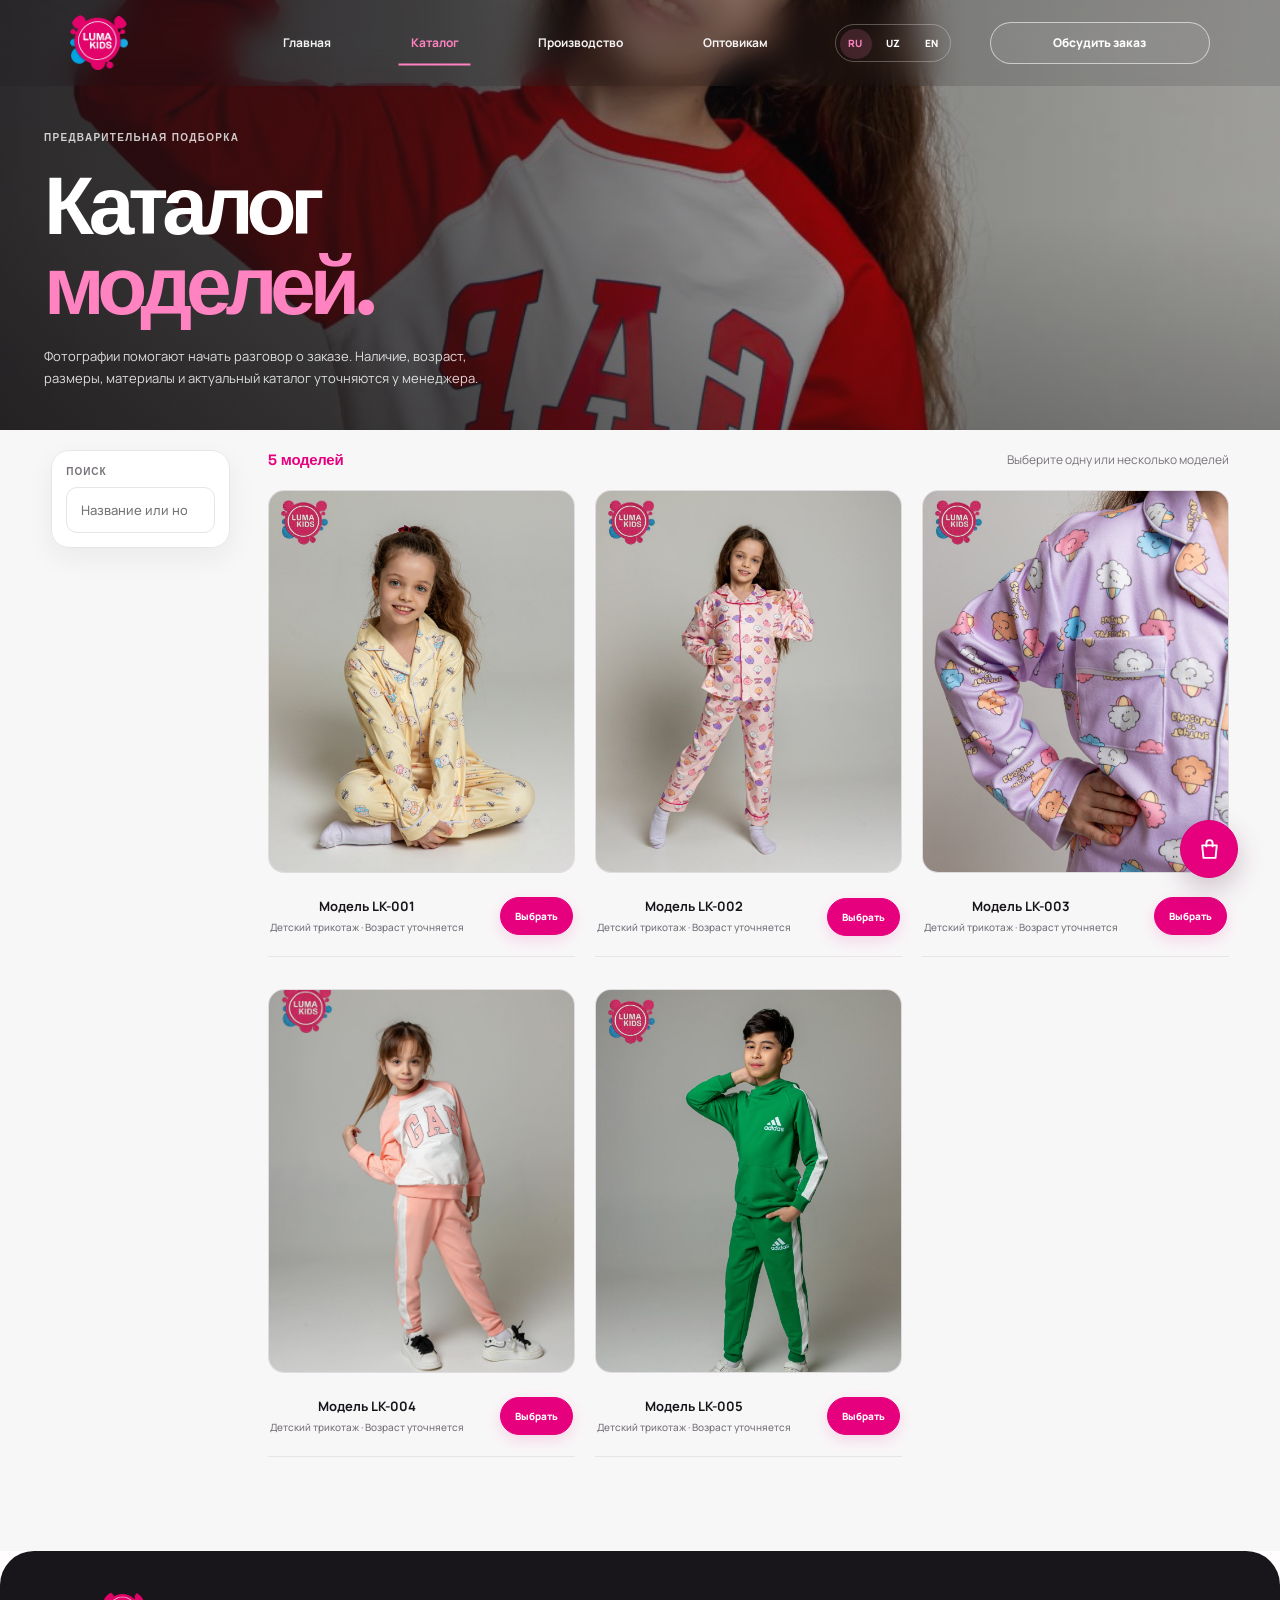
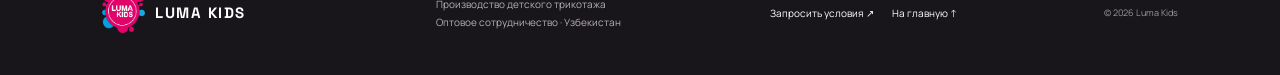
==== commit 03e78ded: "corrections and mobile" ====
--- a/catalog.html
+++ b/catalog.html
@@ -9,7 +9,7 @@
   <div class="scroll-progress" aria-hidden="true"></div>
   <header class="masthead" id="top"><a class="brand" href="./index.html"><img src="./public/images/logo.webp" alt="Luma Kids"></a><nav class="nav" id="nav"><a href="./index.html">Главная</a><a href="./catalog.html" aria-current="page">Каталог</a><a href="./index.html#studio">Производство</a><a href="./index.html#wholesale">Оптовикам</a><div class="language-switch" role="group" aria-label="Язык сайта"><button type="button" data-language="ru" aria-pressed="true">RU</button><button type="button" data-language="uz" aria-pressed="false">UZ</button><button type="button" data-language="en" aria-pressed="false">EN</button></div></nav><a class="header-cta" href="./index.html#wholesale">Обсудить заказ</a><button class="menu-toggle" aria-label="Открыть меню" aria-expanded="false"><i></i><i></i></button></header>
   <main>
-    <section class="catalog-hero" aria-labelledby="catalogHeading"><img class="catalog-hero-photo" src="./public/images/17872721088487035.jpg" alt="" aria-hidden="true" fetchpriority="high"><div class="catalog-hero-content"><div class="catalog-intro"><p class="eyebrow">ПРЕДВАРИТЕЛЬНАЯ ПОДБОРКА</p><h1 id="catalogHeading">Каталог<br><em>моделей.</em></h1><p>Фотографии помогают начать разговор о заказе. Наличие, возраст, размеры, материалы и актуальный каталог уточняются у менеджера.</p></div></div></section>
+    <section class="catalog-hero" aria-labelledby="catalogHeading"><img class="catalog-hero-photo" src="./public/images/18226641064314092.jpg" alt="" aria-hidden="true" fetchpriority="high"><div class="catalog-hero-content"><div class="catalog-intro"><p class="eyebrow">ПРЕДВАРИТЕЛЬНАЯ ПОДБОРКА</p><h1 id="catalogHeading">Каталог<br><em>моделей.</em></h1><p>Фотографии помогают начать разговор о заказе. Наличие, возраст, размеры, материалы и актуальный каталог уточняются у менеджера.</p></div></div></section>
     <div class="catalog-layout">
       <section class="catalog-filter-bar"><div class="catalog-tools" aria-label="Поиск моделей"><label class="search-field"><span>Поиск</span><input id="searchInput" type="search" placeholder="Название или номер модели" autocomplete="off"></label></div></section>
       <section class="catalog-results section"><div class="catalog-meta"><span id="catalogCount"></span><span>Выберите одну или несколько моделей</span></div><div class="catalog-active-search" id="activeSearch" hidden><span id="activeSearchTerms"></span><button type="button" id="clearSearch">Сбросить поиск</button></div><div class="product-grid" id="productGrid"></div><div class="empty-state" id="emptyState" hidden>По этим параметрам моделей не найдено.<button type="button" id="emptyReset" hidden>Сбросить поиск</button></div></section>
--- a/css/styles.css
+++ b/css/styles.css
@@ -372,14 +372,18 @@
 .featured-cards.section{padding:64px 0 76px;overflow:visible;background:#fffdfd}
 .featured-cards-header{display:flex;align-items:center;justify-content:space-between;gap:20px;width:min(1240px,90%);margin:0 auto 34px}
 .featured-cards-header .eyebrow{color:#77727a}
-.featured-catalog-link{display:inline-flex;align-items:center;justify-content:center;gap:14px;padding:11px 17px;border:1px solid #ead3df;border-radius:999px;background:rgba(255,255,255,.78);color:var(--ink);font-size:12px;font-weight:700;transition:color .2s ease,background-color .2s ease,border-color .2s ease,box-shadow .2s ease,transform .2s ease}
-.featured-catalog-link span{color:var(--pink);transition:color .2s ease,transform .2s ease}
-.featured-catalog-link:hover,.featured-catalog-link:focus-visible{color:#fff;background:var(--pink);border-color:var(--pink);box-shadow:0 5px 16px rgba(230,0,126,.2);transform:translateY(-1px)}
-.featured-catalog-link:hover span,.featured-catalog-link:focus-visible span{color:#fff;transform:translate(2px,-1px)}
-.studio-copy>.text-link{display:inline-flex;align-items:center;justify-content:center;gap:14px;margin-top:8px;padding:11px 17px;border:1px solid #ead3df;border-radius:999px;background:rgba(255,255,255,.78);color:var(--ink);text-decoration:none;transition:color .2s ease,background-color .2s ease,border-color .2s ease,box-shadow .2s ease,transform .2s ease}
-.studio-copy>.text-link span{margin-left:0;color:var(--pink);transition:color .2s ease,transform .2s ease}
-.studio-copy>.text-link:hover,.studio-copy>.text-link:focus-visible{color:#fff;background:var(--pink);border-color:var(--pink);box-shadow:0 5px 16px rgba(230,0,126,.2);transform:translateY(-1px)}
-.studio-copy>.text-link:hover span,.studio-copy>.text-link:focus-visible span{color:#fff;transform:translate(2px,-1px)}
+.featured-catalog-link{display:inline-flex;align-items:center;justify-content:center;gap:14px;padding:11px 17px;border:1px solid var(--pink);border-radius:999px;background:var(--pink);color:#fff;font-size:12px;font-weight:700;transition:background .25s ease,box-shadow .3s ease,transform .3s var(--ease-out)}
+.featured-catalog-link span{color:#fff;transition:transform .3s var(--ease-out)}
+.featured-catalog-link:hover,.featured-catalog-link:focus-visible{background:#bd0068;box-shadow:0 13px 28px #e6007e35;transform:translateY(-3px)}
+.featured-catalog-link:hover span,.featured-catalog-link:focus-visible span{transform:translate(2px,-1px)}
+.featured-catalog-link:active{transform:scale(.985)}
+@media(prefers-reduced-motion:reduce){.featured-catalog-link,.featured-catalog-link span{transition:none}.featured-catalog-link:hover,.featured-catalog-link:focus-visible,.featured-catalog-link:active{transform:none}}
+.studio-copy>.text-link{display:inline-flex;align-items:center;justify-content:center;gap:14px;margin-top:8px;padding:11px 17px;border:1px solid var(--pink);border-radius:999px;background:var(--pink);color:#fff;text-decoration:none;transition:background .25s ease,box-shadow .3s ease,transform .3s var(--ease-out)}
+.studio-copy>.text-link span{margin-left:0;color:#fff;transition:transform .3s var(--ease-out)}
+.studio-copy>.text-link:hover,.studio-copy>.text-link:focus-visible{background:#bd0068;box-shadow:0 13px 28px #e6007e35;transform:translateY(-3px)}
+.studio-copy>.text-link:hover span,.studio-copy>.text-link:focus-visible span{transform:translate(2px,-1px)}
+.studio-copy>.text-link:active{transform:scale(.985)}
+@media(prefers-reduced-motion:reduce){.studio-copy>.text-link,.studio-copy>.text-link span{transition:none}.studio-copy>.text-link:hover,.studio-copy>.text-link:focus-visible,.studio-copy>.text-link:active{transform:none}}
 .featured-cards-stage{display:flex;align-items:center;justify-content:center;width:min(1240px,92%);min-height:360px;margin:0 auto;padding:34px 0;isolation:isolate}
 .featured-card{position:relative;z-index:var(--card-index);display:block;flex:0 1 clamp(160px,18vw,235px);aspect-ratio:.82;min-width:0;margin-left:-22px;overflow:hidden;padding:8px;border:1px solid #e9e4e8;border-radius:18px;background:#fff;box-shadow:0 16px 38px rgba(36,28,35,.13);translate:0 0;rotate:var(--card-angle);transform:scale(1);animation:featured-card-float 7.5s ease-in-out infinite;transition:transform .58s cubic-bezier(.2,.7,.2,1),margin .58s cubic-bezier(.2,.7,.2,1),box-shadow .58s ease;outline-offset:5px}
 .featured-card:first-child{margin-left:0}
@@ -507,9 +511,9 @@
 .catalog-page .masthead .header-cta:hover,.catalog-page .masthead .header-cta:focus-visible{color:#fff;background:var(--pink);border-color:var(--pink);box-shadow:0 5px 16px rgba(230,0,126,.2);transform:translateY(-1px)}
 .catalog-page .catalog-results{padding-bottom:60px}
 .catalog-page .catalog-selection-bar{position:static;bottom:auto;margin:36px auto 0}
-.catalog-page .masthead .brand img{width:58px;height:58px;border-radius:13px;object-fit:contain;background:#fff;box-shadow:0 3px 12px rgba(15,12,16,.12)}
+.catalog-page .masthead .brand img{width:58px;height:58px;object-fit:contain}
 @media(max-width:650px){.catalog-page .masthead .nav{background:rgba(18,17,19,.94);border-color:rgba(255,255,255,.12)}.catalog-page .masthead.is-scrolled .nav{background:rgba(255,255,255,.94);border-color:rgba(25,21,25,.08)}.catalog-page .masthead .nav a,.catalog-page .masthead.is-scrolled .nav a{border:1px solid transparent;background:transparent;color:#fff}.catalog-page .masthead.is-scrolled .nav a{color:var(--ink)}.catalog-page .masthead .nav a:hover,.catalog-page .masthead .nav a:focus-visible{border-color:rgba(255,255,255,.36);background:rgba(255,255,255,.09);color:#fff}.catalog-page .masthead.is-scrolled .nav a:hover,.catalog-page .masthead.is-scrolled .nav a:focus-visible{border-color:rgba(23,21,26,.13);background:rgba(23,21,26,.045);color:var(--ink)}.catalog-page .masthead .nav a[aria-current="page"],.catalog-page .masthead.is-scrolled .nav a[aria-current="page"]{background:transparent}.catalog-page .masthead .nav a[aria-current="page"]:hover,.catalog-page .masthead .nav a[aria-current="page"]:focus-visible{color:#ff83c1}.catalog-page .masthead.is-scrolled .nav a[aria-current="page"]:hover,.catalog-page .masthead.is-scrolled .nav a[aria-current="page"]:focus-visible{color:var(--pink)}}
-@media(max-width:650px){.catalog-page .catalog-results{padding-bottom:48px}.catalog-page .catalog-selection-bar{margin-top:28px}.catalog-page .masthead .brand img{width:52px;height:52px;border-radius:11px}}
+@media(max-width:650px){.catalog-page .catalog-results{padding-bottom:48px}.catalog-page .catalog-selection-bar{margin-top:28px}.catalog-page .masthead .brand img{width:52px;height:52px}}
 
 .catalog-page .shopper-toggle{position:fixed;right:clamp(18px,4vw,42px);bottom:calc(22px + env(safe-area-inset-bottom));z-index:30;display:grid;place-items:center;width:58px;height:58px;padding:0;border:1px solid #d90076;border-radius:50%;background:var(--pink);color:#fff;box-shadow:0 10px 28px rgba(65,14,44,.24);cursor:pointer;transition:background .2s ease;animation:shopper-float 5s linear infinite}
 .catalog-page .shopper-toggle:hover{background:#bd0068}
@@ -567,10 +571,10 @@
 @media(prefers-reduced-motion:reduce){.catalog-page .catalog-results .product-card .select-btn{transition:none}.catalog-page .catalog-results .product-card .select-btn:hover,.catalog-page .catalog-results .product-card .select-btn:focus-visible{transform:none}}
 
 /* Keep catalog browsing focused on the models. */
-.catalog-page .catalog-hero,.catalog-page .catalog-hero-content{min-height:430px}
+.catalog-page .catalog-hero,.catalog-page .catalog-hero-content{height:430px;min-height:0}
 .catalog-page .catalog-filter-bar .catalog-tools{display:block;width:min(760px,100%)}
-@media(max-width:900px){.catalog-page .catalog-hero,.catalog-page .catalog-hero-content{min-height:470px}}
-@media(max-width:650px){.catalog-page .catalog-hero,.catalog-page .catalog-hero-content{min-height:560px}.catalog-page .catalog-filter-bar .catalog-tools{width:100%}}
+@media(max-width:900px){.catalog-page .catalog-hero,.catalog-page .catalog-hero-content{height:470px}}
+@media(max-width:650px){.catalog-page .catalog-hero,.catalog-page .catalog-hero-content{height:560px}.catalog-page .catalog-filter-bar .catalog-tools{width:100%}}
 @media(prefers-reduced-motion:reduce){.catalog-page .masthead .nav a,.catalog-page .masthead .header-cta{transition:none}.catalog-page .masthead .header-cta:hover,.catalog-page .masthead .header-cta:focus-visible{transform:none}}
 
 /* Shared RU / UZ / EN selector styling for both headers. */
@@ -627,7 +631,7 @@
 .home-page .masthead.is-scrolled .nav a[aria-current="location"]{color:var(--pink)}
 @media(max-width:650px){.home-page .masthead .nav a[aria-current="location"]{color:#ff83c1}.home-page .masthead.is-scrolled .nav a[aria-current="location"]{color:var(--pink)}}
 .catalog-page .catalog-enter{animation:catalog-enter .62s cubic-bezier(.2,.7,.2,1) var(--catalog-enter-delay,0ms) both}
-@keyframes catalog-enter{from{opacity:0;filter:blur(7px);translate:0 10px}to{opacity:1;filter:blur(0);translate:0 0}}
+@keyframes catalog-enter{from{opacity:0;translate:0 10px}to{opacity:1;translate:0 0}}
 @media(prefers-reduced-motion:reduce){.catalog-page .catalog-enter{animation:none;opacity:1;filter:none;translate:none}}
 
 /* Keep the home header controls aligned with the catalog header. */
@@ -669,3 +673,13 @@
 @keyframes route-fade-in{from{opacity:0;transform:translateY(7px)}to{opacity:1;transform:translateY(0)}}
 @media(max-width:650px){.nav-indicator{display:none}}
 @media(prefers-reduced-motion:reduce){.nav-indicator,.route-enter{transition:none;animation:none}::view-transition-old(page-content),::view-transition-new(page-content){animation:none}}
+
+@media(max-width:650px){
+  .home-page .masthead .menu-toggle,.catalog-page .masthead .menu-toggle{width:44px;height:44px;min-width:44px;flex-basis:44px;padding:10px}
+  .home-page .masthead .header-cta,.catalog-page .masthead .header-cta{min-height:44px;align-items:center}
+  .home-page .masthead .nav a,.catalog-page .masthead .nav a{min-height:44px;display:flex;align-items:center}
+  .language-switch,.language-switch button{min-height:44px}
+  .catalog-page .catalog-results .product-card .select-btn{min-height:44px}
+  .catalog-page .dialog-close,.catalog-page .shopper-close,.catalog-page .shopper-item button{width:44px;height:44px}
+  .footer-links a{min-height:40px;display:flex;align-items:center}
+}
